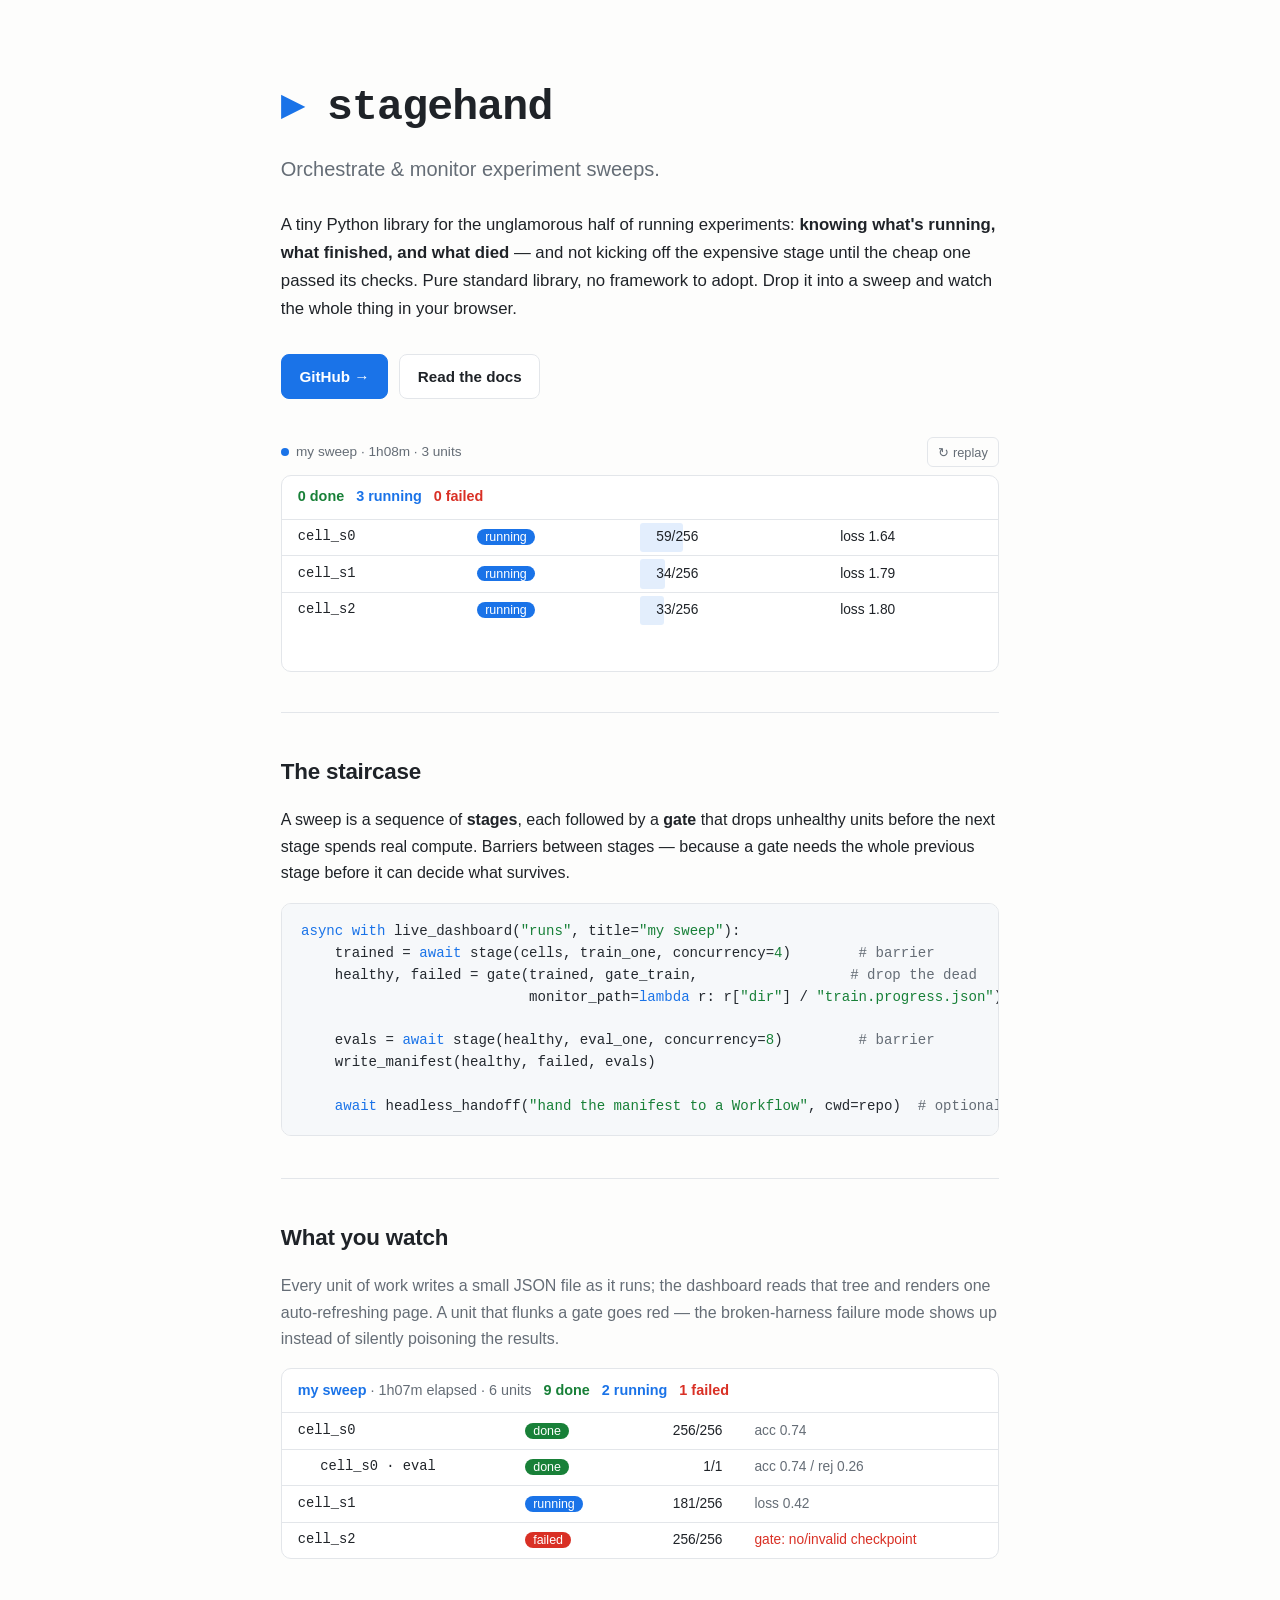
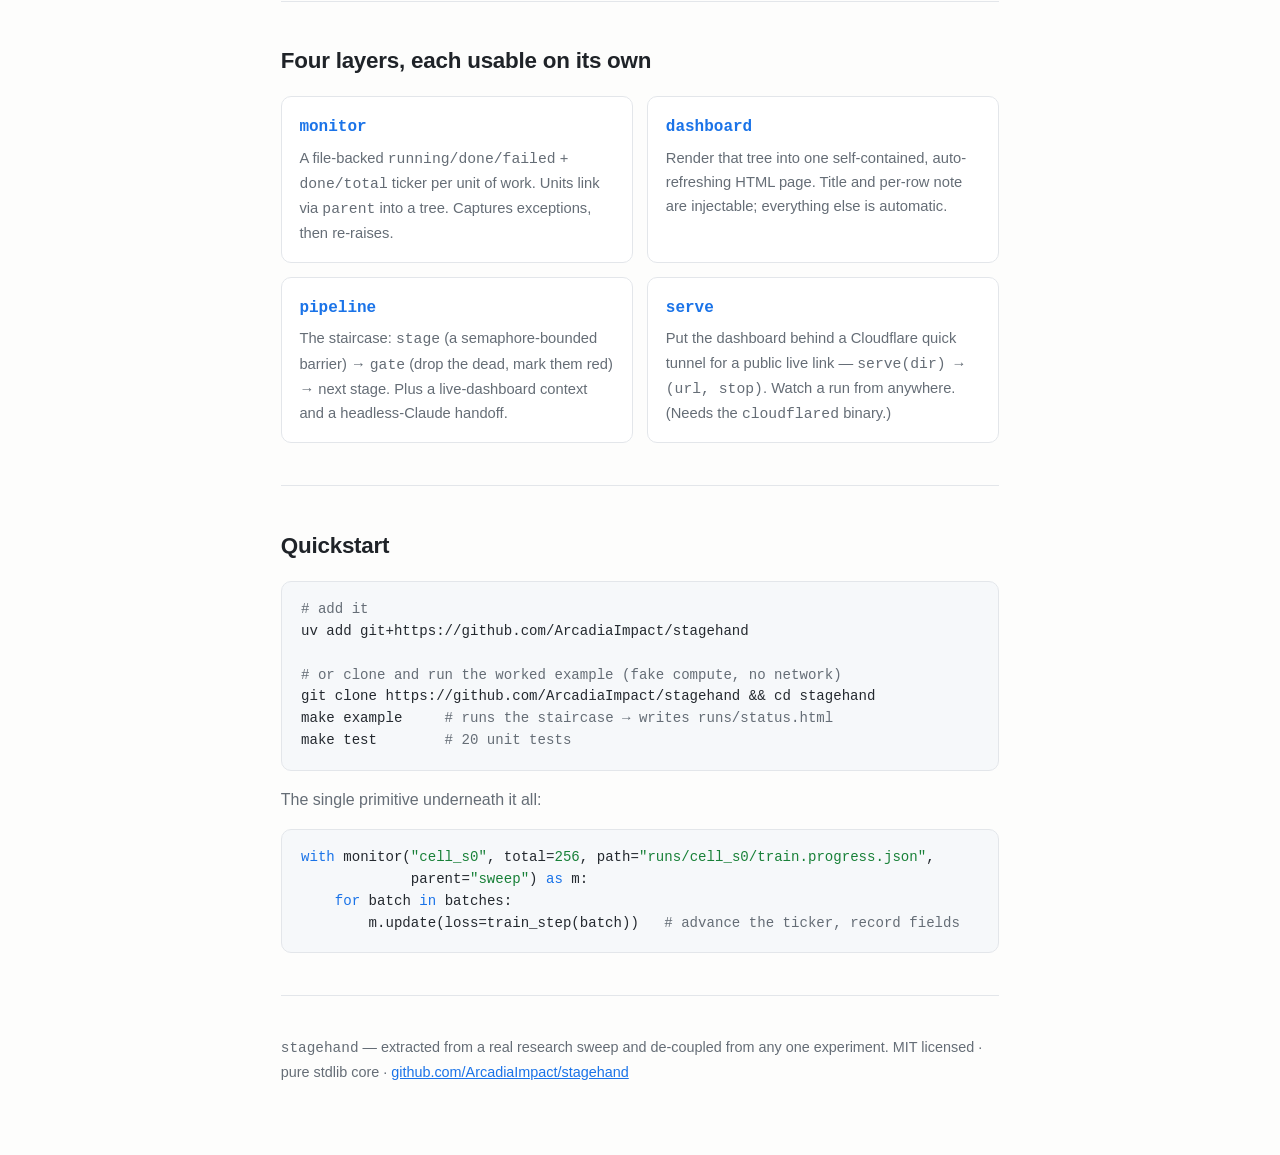
==== packages/stagehand/docs/index.html @ aef8b828 "docs: animated live-dashboard demo in the hero A ~80-line vanilla-JS sim that ticks a scripted sweep" ====
<!DOCTYPE html>
<html lang="en">
<head>
<meta charset="utf-8">
<meta name="viewport" content="width=device-width, initial-scale=1">
<title>stagehand — orchestrate &amp; monitor experiment sweeps</title>
<meta name="description" content="A tiny Python library: a file-backed progress monitor, a live HTML dashboard, and a staged async pipeline with gates — the primitives for running experiment sweeps.">
<style>
  :root {
    color-scheme: light dark;
    --bg: #fdfdfc; --fg: #1f2328; --muted: #656d76; --line: #e3e6ea;
    --card: #fff; --accent: #1a73e8; --running: #1a73e8; --done: #188038;
    --failed: #d93025; --codebg: #f6f8fa; --codefg: #24292f;
    --running-soft: rgba(26,115,232,.12); --done-soft: rgba(24,128,56,.12);
    --failed-soft: rgba(217,48,37,.11);
  }
  @media (prefers-color-scheme: dark) {
    :root {
      --bg: #0d1117; --fg: #e6edf3; --muted: #9198a1; --line: #21262d;
      --card: #161b22; --accent: #4493f8; --running: #4493f8; --done: #3fb950;
      --failed: #f85149; --codebg: #161b22; --codefg: #e6edf3;
      --running-soft: rgba(68,147,248,.16); --done-soft: rgba(63,185,80,.15);
      --failed-soft: rgba(248,81,73,.15);
    }
  }
  * { box-sizing: border-box; }
  body {
    margin: 0; background: var(--bg); color: var(--fg);
    font: 16px/1.65 -apple-system, BlinkMacSystemFont, "Segoe UI", Helvetica, Arial, sans-serif;
  }
  .wrap { max-width: 760px; margin: 0 auto; padding: 0 1.3rem; }
  code, pre, .mono { font-family: ui-monospace, SFMono-Regular, "SF Mono", Menlo, Consolas, monospace; }

  header { padding: 4.5rem 0 2.5rem; border-bottom: 1px solid var(--line); }
  .brand { font-size: 2.7rem; font-weight: 700; letter-spacing: -0.02em; margin: 0; }
  .brand::before { content: "▸ "; color: var(--accent); }
  .tagline { font-size: 1.25rem; color: var(--muted); margin: 0.6rem 0 0; }
  .lede { margin: 1.6rem 0 2rem; font-size: 1.05rem; }
  .lede b { font-weight: 600; }

  .btns { display: flex; gap: 0.7rem; flex-wrap: wrap; }
  .btn {
    display: inline-block; padding: 0.55rem 1.1rem; border-radius: 8px;
    text-decoration: none; font-weight: 600; font-size: 0.95rem;
    border: 1px solid var(--line);
  }
  .btn.primary { background: var(--accent); color: #fff; border-color: var(--accent); }
  .btn.ghost { color: var(--fg); background: var(--card); }

  section { padding: 2.6rem 0; border-bottom: 1px solid var(--line); }
  h2 { font-size: 1.4rem; margin: 0 0 1rem; letter-spacing: -0.01em; }
  p { margin: 0 0 1rem; }
  .muted { color: var(--muted); }

  pre {
    background: var(--codebg); color: var(--codefg); padding: 1.1rem 1.2rem;
    border-radius: 10px; overflow-x: auto; font-size: 0.88rem; line-height: 1.55;
    border: 1px solid var(--line); margin: 0;
  }
  pre .k { color: var(--running); } pre .s { color: var(--done); }
  pre .c { color: var(--muted); } pre .f { color: #8250df; }
  @media (prefers-color-scheme: dark) { pre .f { color: #d2a8ff; } }
  p code { background: var(--codebg); padding: 0.1em 0.4em; border-radius: 5px; font-size: 0.88em; }

  .layers { display: grid; gap: 0.9rem; grid-template-columns: 1fr 1fr; margin-top: 0.4rem; }
  @media (max-width: 560px) { .layers { grid-template-columns: 1fr; } }
  .layer { background: var(--card); border: 1px solid var(--line); border-radius: 10px; padding: 1rem 1.1rem; }
  .layer h3 { margin: 0 0 0.3rem; font-size: 1rem; }
  .layer h3 code { font-size: 1rem; color: var(--accent); background: none; padding: 0; }
  .layer p { margin: 0; font-size: 0.92rem; color: var(--muted); }

  /* mini replica of the real status.html the library renders */
  .dash { background: var(--card); border: 1px solid var(--line); border-radius: 10px; overflow: hidden; }
  .dash .bar { padding: 0.6rem 1rem; border-bottom: 1px solid var(--line); font-size: 0.9rem; }
  .dash .bar b { font-weight: 700; }
  .dash table { width: 100%; border-collapse: collapse; font-size: 0.86rem; }
  .dash td { padding: 0.4rem 1rem; border-bottom: 1px solid var(--line); }
  .dash tr:last-child td { border-bottom: 0; }
  .dash .nm { font-family: ui-monospace, monospace; }
  .dash .ind { padding-left: 2.4rem; }
  .pill { color: #fff; padding: 0.05rem 0.5rem; border-radius: 999px; font-size: 0.78rem; }
  .pill.running { background: var(--running); } .pill.done { background: var(--done); }
  .pill.failed { background: var(--failed); }
  .right { text-align: right; font-variant-numeric: tabular-nums; }

  /* animated hero demo */
  .demo { margin-top: 2.4rem; }
  .demo-cap { display: flex; align-items: center; justify-content: space-between; margin-bottom: 0.5rem; }
  .demo-cap .lbl { font-size: 0.85rem; color: var(--muted); }
  .demo-cap .lbl .dot {
    display: inline-block; width: 0.5rem; height: 0.5rem; border-radius: 50%;
    background: var(--running); margin-right: 0.45rem; vertical-align: middle;
    animation: pulse 1.4s ease-in-out infinite;
  }
  @keyframes pulse { 0%,100% { opacity: 1; } 50% { opacity: 0.25; } }
  .replay {
    background: none; border: 1px solid var(--line); color: var(--muted);
    border-radius: 6px; padding: 0.2rem 0.65rem; font: inherit; font-size: 0.8rem; cursor: pointer;
  }
  .replay:hover { color: var(--fg); border-color: var(--muted); }
  #demo-dash td { transition: none; }
  #demo-dash .prog { position: relative; min-width: 92px; }
  #demo-dash .progbar { position: absolute; left: 0; top: 3px; bottom: 3px; border-radius: 3px; z-index: 0; }
  #demo-dash .progbar.running { background: var(--running-soft); }
  #demo-dash .progbar.done { background: var(--done-soft); }
  #demo-dash .progbar.failed { background: var(--failed-soft); }
  #demo-dash .cnt { position: relative; z-index: 1; }
  #demo-dash .note.err { color: var(--failed); }
  .manifest {
    padding: 0.6rem 1rem; border-top: 1px solid var(--line);
    font-size: 0.85rem; color: var(--done); font-weight: 600;
    opacity: 0; transition: opacity 0.4s;
  }
  .manifest.show { opacity: 1; }
  @media (prefers-reduced-motion: reduce) { .demo-cap .lbl .dot { animation: none; } }

  footer { padding: 2.5rem 0 4rem; color: var(--muted); font-size: 0.9rem; }
  footer a { color: var(--accent); }
  a { color: var(--accent); }
</style>
</head>
<body>
<div class="wrap">

  <header>
    <h1 class="brand mono">stagehand</h1>
    <p class="tagline">Orchestrate &amp; monitor experiment sweeps.</p>
    <p class="lede">
      A tiny Python library for the unglamorous half of running experiments:
      <b>knowing what's running, what finished, and what died</b> — and not kicking off the
      expensive stage until the cheap one passed its checks. Pure standard library, no
      framework to adopt. Drop it into a sweep and watch the whole thing in your browser.
    </p>
    <div class="btns">
      <a class="btn primary" href="https://github.com/ArcadiaImpact/stagehand">GitHub →</a>
      <a class="btn ghost" href="https://github.com/ArcadiaImpact/stagehand#readme">Read the docs</a>
    </div>

    <div class="demo">
      <div class="demo-cap">
        <span class="lbl"><span class="dot"></span><span id="demo-clock">a sweep, live</span></span>
        <button class="replay" id="demo-replay" type="button">↻ replay</button>
      </div>
      <div class="dash">
        <div class="bar" id="demo-bar"></div>
        <table id="demo-dash"></table>
        <div class="manifest" id="demo-manifest">✓ manifest written · 2/3 healthy · handed off to Workflow</div>
      </div>
    </div>
  </header>

  <section>
    <h2>The staircase</h2>
    <p>
      A sweep is a sequence of <b>stages</b>, each followed by a <b>gate</b> that drops
      unhealthy units before the next stage spends real compute. Barriers between stages —
      because a gate needs the whole previous stage before it can decide what survives.
    </p>
<pre><span class="k">async with</span> live_dashboard(<span class="s">"runs"</span>, title=<span class="s">"my sweep"</span>):
    trained = <span class="k">await</span> stage(cells, train_one, concurrency=<span class="s">4</span>)        <span class="c"># barrier</span>
    healthy, failed = gate(trained, gate_train,                  <span class="c"># drop the dead</span>
                           monitor_path=<span class="k">lambda</span> r: r[<span class="s">"dir"</span>] / <span class="s">"train.progress.json"</span>)

    evals = <span class="k">await</span> stage(healthy, eval_one, concurrency=<span class="s">8</span>)         <span class="c"># barrier</span>
    write_manifest(healthy, failed, evals)

    <span class="k">await</span> headless_handoff(<span class="s">"hand the manifest to a Workflow"</span>, cwd=repo)  <span class="c"># optional tail</span></pre>
  </section>

  <section>
    <h2>What you watch</h2>
    <p class="muted">
      Every unit of work writes a small JSON file as it runs; the dashboard reads that tree
      and renders one auto-refreshing page. A unit that flunks a gate goes red — the
      broken-harness failure mode shows up instead of silently poisoning the results.
    </p>
    <div class="dash">
      <div class="bar"><b style="color:var(--accent)">my sweep</b>
        <span class="muted">· 1h07m elapsed · 6 units</span> &nbsp;
        <b style="color:var(--done)">9 done</b> &nbsp;
        <b style="color:var(--running)">2 running</b> &nbsp;
        <b style="color:var(--failed)">1 failed</b>
      </div>
      <table>
        <tr><td class="nm">cell_s0</td><td><span class="pill done">done</span></td><td class="right">256/256</td><td class="muted">acc 0.74</td></tr>
        <tr><td class="nm ind">cell_s0 · eval</td><td><span class="pill done">done</span></td><td class="right">1/1</td><td class="muted">acc 0.74 / rej 0.26</td></tr>
        <tr><td class="nm">cell_s1</td><td><span class="pill running">running</span></td><td class="right">181/256</td><td class="muted">loss 0.42</td></tr>
        <tr><td class="nm">cell_s2</td><td><span class="pill failed">failed</span></td><td class="right">256/256</td><td style="color:var(--failed)">gate: no/invalid checkpoint</td></tr>
      </table>
    </div>
  </section>

  <section>
    <h2>Four layers, each usable on its own</h2>
    <div class="layers">
      <div class="layer">
        <h3><code>monitor</code></h3>
        <p>A file-backed <span class="mono">running/done/failed</span> + <span class="mono">done/total</span> ticker per unit of work. Units link via <span class="mono">parent</span> into a tree. Captures exceptions, then re-raises.</p>
      </div>
      <div class="layer">
        <h3><code>dashboard</code></h3>
        <p>Render that tree into one self-contained, auto-refreshing HTML page. Title and per-row note are injectable; everything else is automatic.</p>
      </div>
      <div class="layer">
        <h3><code>pipeline</code></h3>
        <p>The staircase: <span class="mono">stage</span> (a semaphore-bounded barrier) → <span class="mono">gate</span> (drop the dead, mark them red) → next stage. Plus a live-dashboard context and a headless-Claude handoff.</p>
      </div>
      <div class="layer">
        <h3><code>serve</code></h3>
        <p>Put the dashboard behind a Cloudflare quick tunnel for a public live link — <span class="mono">serve(dir) → (url, stop)</span>. Watch a run from anywhere. (Needs the <span class="mono">cloudflared</span> binary.)</p>
      </div>
    </div>
  </section>

  <section>
    <h2>Quickstart</h2>
<pre><span class="c"># add it</span>
uv add git+https://github.com/ArcadiaImpact/stagehand

<span class="c"># or clone and run the worked example (fake compute, no network)</span>
git clone https://github.com/ArcadiaImpact/stagehand &amp;&amp; cd stagehand
make example     <span class="c"># runs the staircase → writes runs/status.html</span>
make test        <span class="c"># 20 unit tests</span></pre>
    <p class="muted" style="margin-top:1rem">
      The single primitive underneath it all:
    </p>
<pre><span class="k">with</span> monitor(<span class="s">"cell_s0"</span>, total=<span class="s">256</span>, path=<span class="s">"runs/cell_s0/train.progress.json"</span>,
             parent=<span class="s">"sweep"</span>) <span class="k">as</span> m:
    <span class="k">for</span> batch <span class="k">in</span> batches:
        m.update(loss=train_step(batch))   <span class="c"># advance the ticker, record fields</span></pre>
  </section>

  <footer>
    <p>
      <span class="mono">stagehand</span> — extracted from a real research sweep and de-coupled from any one experiment.
      MIT licensed · pure stdlib core ·
      <a href="https://github.com/ArcadiaImpact/stagehand">github.com/ArcadiaImpact/stagehand</a>
    </p>
  </footer>

</div>

<script>
(function () {
  // A tiny JS echo of the library's own model: a list of "monitor" units that a
  // render() function turns into the status tree — here ticked through a scripted
  // sweep so the page demonstrates exactly what stagehand produces.
  var T = 256; // train steps per cell
  // start/dur in simulated seconds; rendered in fixed tree order (cell, its eval, ...)
  var UNITS = [
    { name: "cell_s0",        indent: 0, total: T, start: 0.0, dur: 6.0, end: "done",   endNote: "acc 0.74" },
    { name: "cell_s0 · eval", indent: 1, total: 1, start: 6.3, dur: 1.6, end: "done",   endNote: "acc 0.74 / rej 0.26" },
    { name: "cell_s1",        indent: 0, total: T, start: 0.4, dur: 7.4, end: "done",   endNote: "acc 0.61" },
    { name: "cell_s1 · eval", indent: 1, total: 1, start: 7.9, dur: 1.6, end: "done",   endNote: "acc 0.61 / rej 0.39" },
    { name: "cell_s2",        indent: 0, total: T, start: 0.7, dur: 5.4, end: "failed", endNote: "gate: no/invalid checkpoint" }
  ];
  var RUN_END = 9.5, LOOP_END = 13.0;   // hold the finished board, then loop

  var dashEl = document.getElementById("demo-dash");
  var barEl = document.getElementById("demo-bar");
  var manifestEl = document.getElementById("demo-manifest");
  var clockEl = document.getElementById("demo-clock");
  if (!dashEl) return;
  var reduce = window.matchMedia && window.matchMedia("(prefers-reduced-motion: reduce)").matches;

  function snap(u, t) {
    if (t < u.start) return null;                 // not created yet
    if (t >= u.start + u.dur) {                   // terminal
      return { state: u.end, done: u.total, frac: 1, note: u.endNote, err: u.end === "failed" };
    }
    var p = (t - u.start) / u.dur;                // running
    var note = u.total > 1 ? "loss " + (2.0 - 1.55 * p).toFixed(2) : "eval";
    return { state: "running", done: Math.floor(p * u.total), frac: p, note: note, err: false };
  }

  function esc(s) { return s.replace(/&/g, "&amp;").replace(/</g, "&lt;"); }

  function render(t) {
    var rows = "", counts = { running: 0, done: 0, failed: 0 };
    for (var i = 0; i < UNITS.length; i++) {
      var u = UNITS[i], s = snap(u, t);
      if (!s) continue;
      counts[s.state]++;
      rows +=
        '<tr><td class="nm' + (u.indent ? " ind" : "") + '">' + esc(u.name) + '</td>' +
        '<td><span class="pill ' + s.state + '">' + s.state + '</span></td>' +
        '<td class="prog"><div class="progbar ' + s.state + '" style="width:' + (s.frac * 100).toFixed(1) + '%"></div>' +
        '<span class="cnt right">' + s.done + '/' + u.total + '</span></td>' +
        '<td class="note' + (s.err ? " err" : "") + '">' + esc(s.note) + '</td></tr>';
    }
    dashEl.innerHTML = rows;

    var visible = counts.running + counts.done + counts.failed;
    var mins = Math.floor(Math.min(t, RUN_END) * 6); // cosmetic elapsed clock
    clockEl.textContent = "my sweep · 1h" + (mins < 10 ? "0" : "") + mins + "m · " + visible + " units";
    barEl.innerHTML =
      '<b style="color:var(--done)">' + counts.done + " done</b> &nbsp; " +
      '<b style="color:var(--running)">' + counts.running + " running</b> &nbsp; " +
      '<b style="color:var(--failed)">' + counts.failed + " failed</b>";
    manifestEl.classList.toggle("show", t >= RUN_END);
  }

  if (reduce) { render(RUN_END); return; }  // static finished board, no motion

  var startMs = null, timer = null;
  function frame(now) {
    if (startMs === null) startMs = now;
    var t = (now - startMs) / 1000;
    if (t >= LOOP_END) { startMs = now; t = 0; }
    render(t);
    timer = requestAnimationFrame(frame);
  }
  function play() { if (timer === null) timer = requestAnimationFrame(frame); }
  function stop() { if (timer !== null) { cancelAnimationFrame(timer); timer = null; } }

  document.getElementById("demo-replay").addEventListener("click", function () { startMs = null; });
  // pause when scrolled out of view (saves cycles); resume on return
  if ("IntersectionObserver" in window) {
    new IntersectionObserver(function (es) {
      es[0].isIntersecting ? play() : stop();
    }, { threshold: 0.15 }).observe(document.querySelector(".demo"));
  } else { play(); }
  render(0);
})();
</script>
</body>
</html>
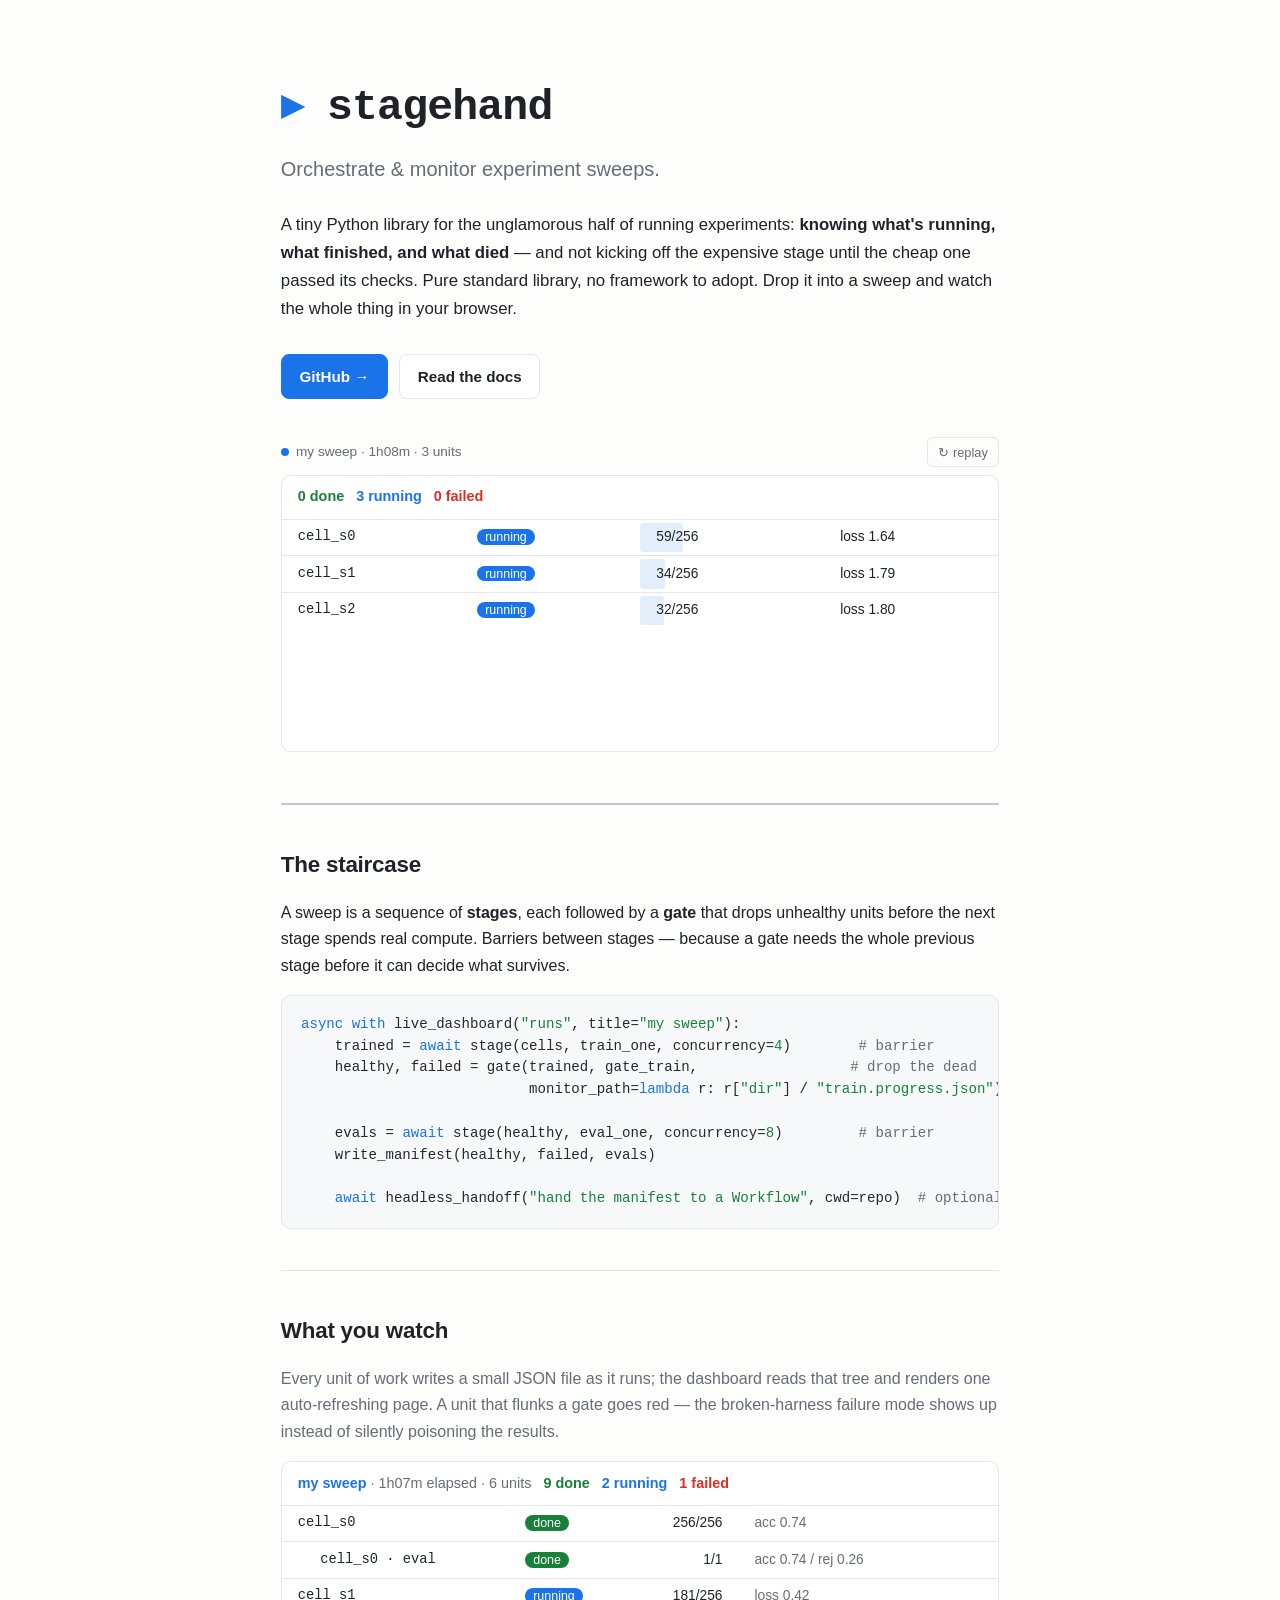
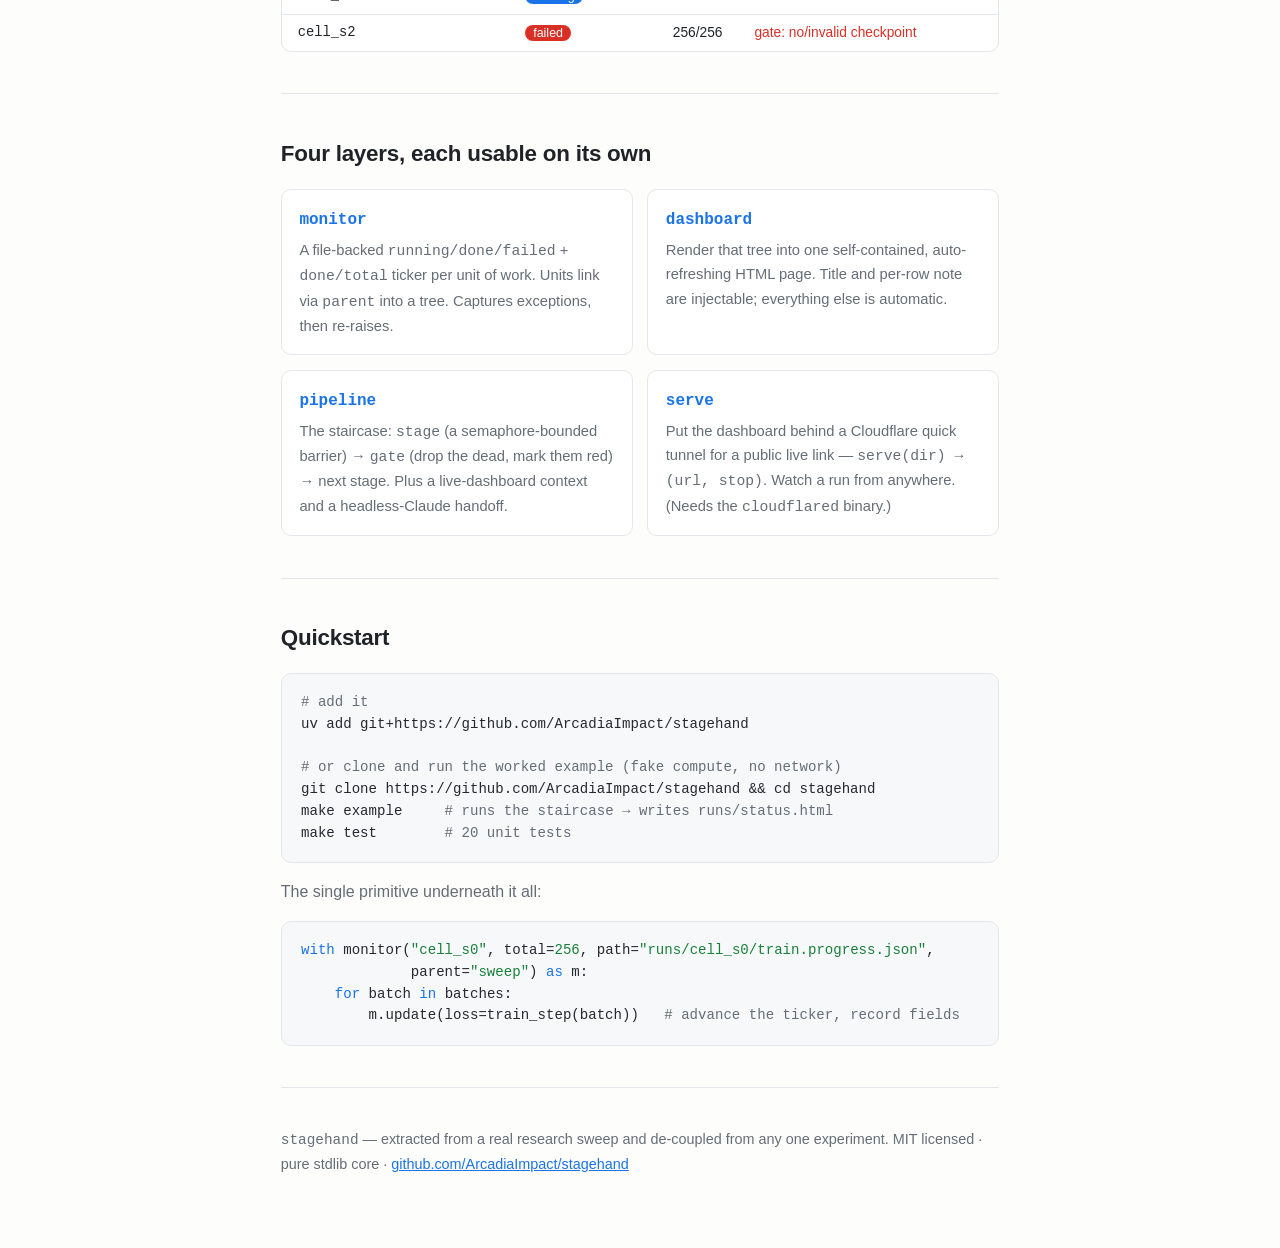
==== commit 08eee648: "docs: fixed-size demo pane + stronger hero divider - Reserve space for the full 5-row board (.dash-b" ====
--- a/packages/stagehand/docs/index.html
+++ b/packages/stagehand/docs/index.html
@@ -12,7 +12,7 @@
     --card: #fff; --accent: #1a73e8; --running: #1a73e8; --done: #188038;
     --failed: #d93025; --codebg: #f6f8fa; --codefg: #24292f;
     --running-soft: rgba(26,115,232,.12); --done-soft: rgba(24,128,56,.12);
-    --failed-soft: rgba(217,48,37,.11);
+    --failed-soft: rgba(217,48,37,.11); --rule: #c2c8d0;
   }
   @media (prefers-color-scheme: dark) {
     :root {
@@ -20,7 +20,7 @@
       --card: #161b22; --accent: #4493f8; --running: #4493f8; --done: #3fb950;
       --failed: #f85149; --codebg: #161b22; --codefg: #e6edf3;
       --running-soft: rgba(68,147,248,.16); --done-soft: rgba(63,185,80,.15);
-      --failed-soft: rgba(248,81,73,.15);
+      --failed-soft: rgba(248,81,73,.15); --rule: #3d444d;
     }
   }
   * { box-sizing: border-box; }
@@ -31,7 +31,7 @@
   .wrap { max-width: 760px; margin: 0 auto; padding: 0 1.3rem; }
   code, pre, .mono { font-family: ui-monospace, SFMono-Regular, "SF Mono", Menlo, Consolas, monospace; }
 
-  header { padding: 4.5rem 0 2.5rem; border-bottom: 1px solid var(--line); }
+  header { padding: 4.5rem 0 3.2rem; border-bottom: 2px solid var(--rule); }
   .brand { font-size: 2.7rem; font-weight: 700; letter-spacing: -0.02em; margin: 0; }
   .brand::before { content: "▸ "; color: var(--accent); }
   .tagline { font-size: 1.25rem; color: var(--muted); margin: 0.6rem 0 0; }
@@ -98,6 +98,9 @@
     border-radius: 6px; padding: 0.2rem 0.65rem; font: inherit; font-size: 0.8rem; cursor: pointer;
   }
   .replay:hover { color: var(--fg); border-color: var(--muted); }
+  /* fixed pane: reserve space for the full board (5 rows) so appearing rows
+     fill in rather than reflowing the page */
+  .demo .dash-body { min-height: 11.8rem; }
   #demo-dash td { transition: none; }
   #demo-dash .prog { position: relative; min-width: 92px; }
   #demo-dash .progbar { position: absolute; left: 0; top: 3px; bottom: 3px; border-radius: 3px; z-index: 0; }
@@ -143,7 +146,7 @@
       </div>
       <div class="dash">
         <div class="bar" id="demo-bar"></div>
-        <table id="demo-dash"></table>
+        <div class="dash-body"><table id="demo-dash"></table></div>
         <div class="manifest" id="demo-manifest">✓ manifest written · 2/3 healthy · handed off to Workflow</div>
       </div>
     </div>
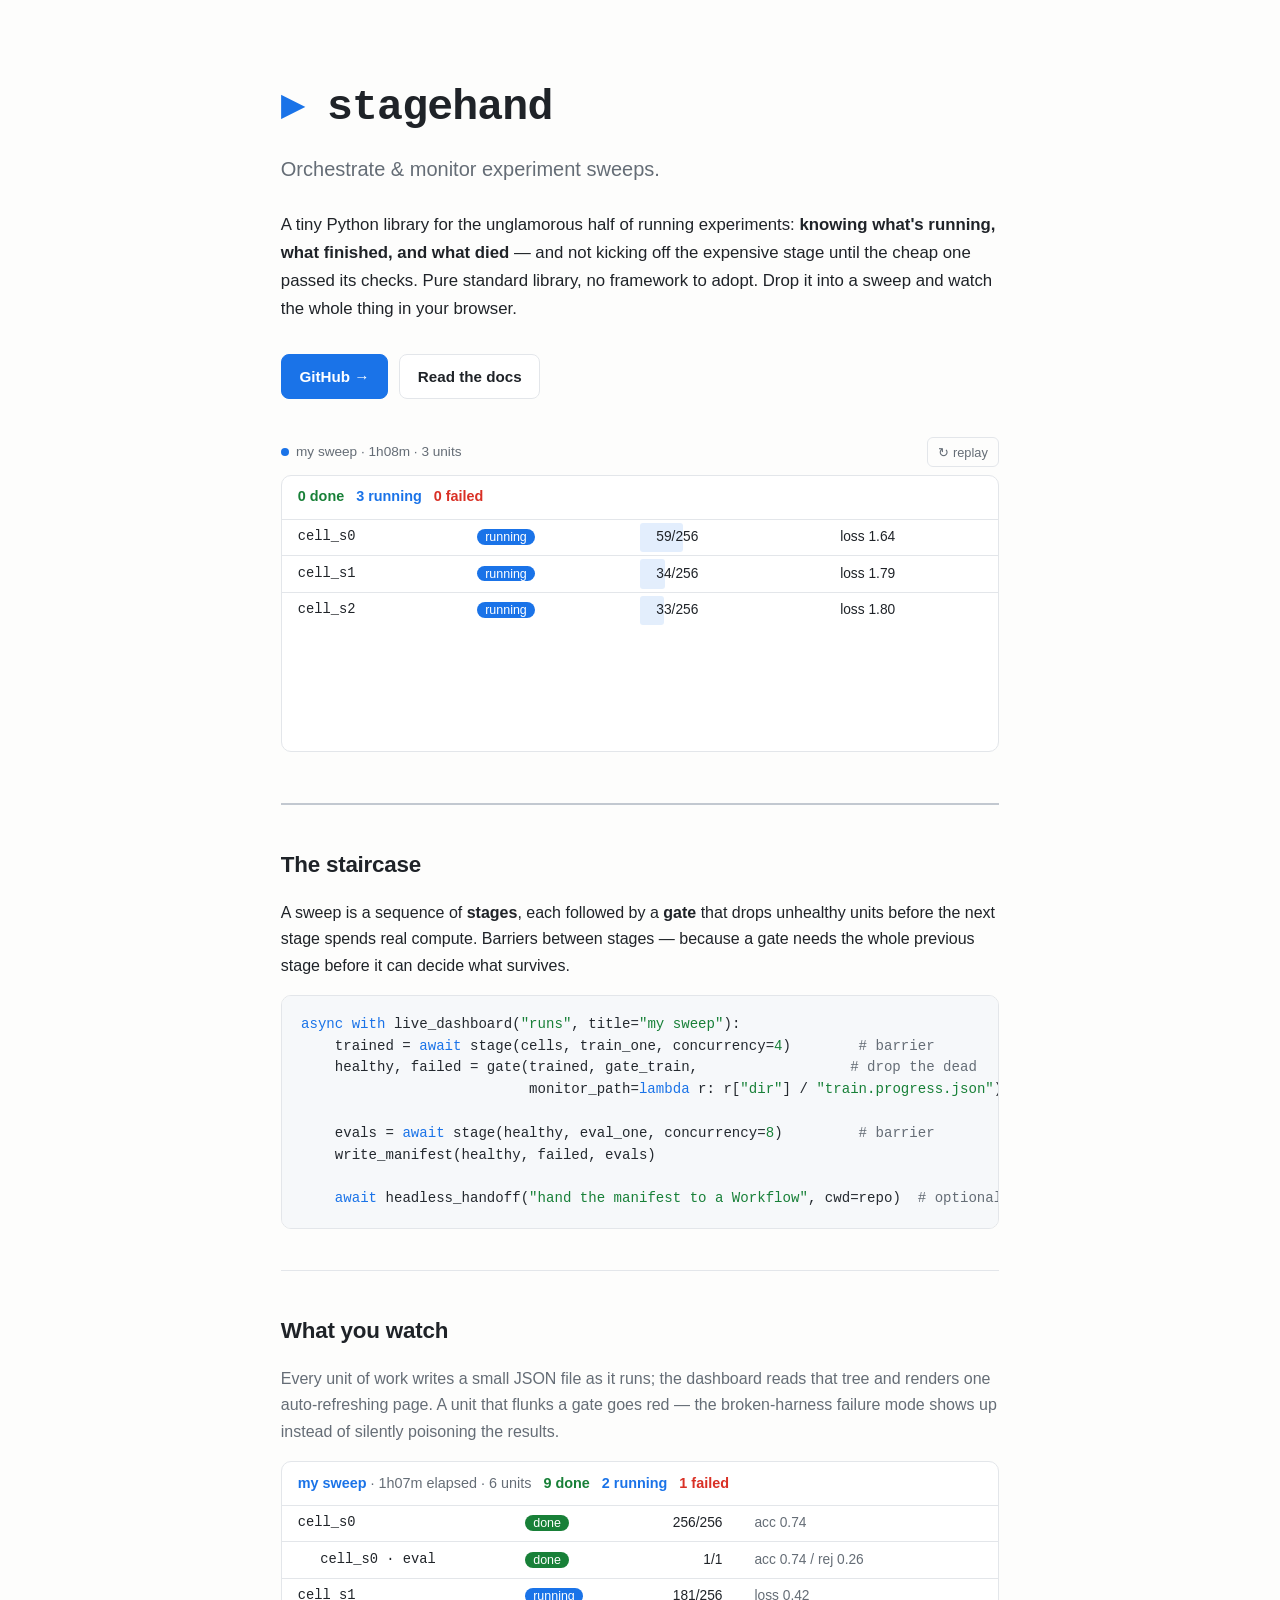
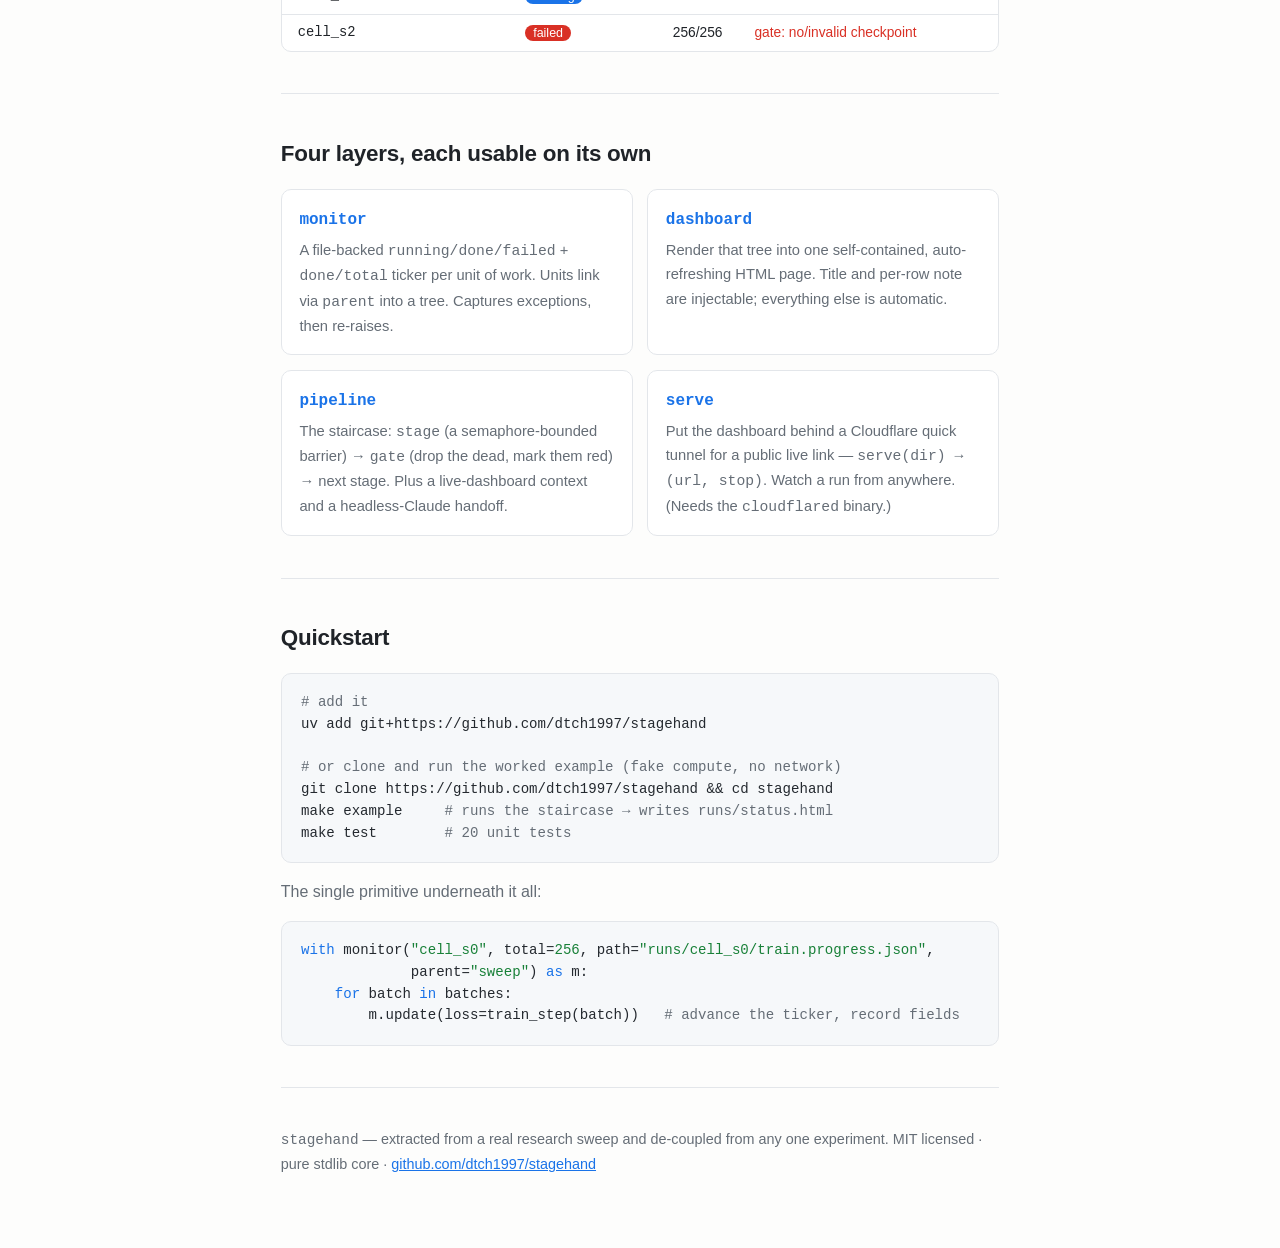
==== commit 44d5af5d: "Update links after move to dtch1997/stagehand Repo transferred from ArcadiaImpact to dtch1997; repoi" ====
--- a/packages/stagehand/docs/index.html
+++ b/packages/stagehand/docs/index.html
@@ -135,8 +135,8 @@
       framework to adopt. Drop it into a sweep and watch the whole thing in your browser.
     </p>
     <div class="btns">
-      <a class="btn primary" href="https://github.com/ArcadiaImpact/stagehand">GitHub →</a>
-      <a class="btn ghost" href="https://github.com/ArcadiaImpact/stagehand#readme">Read the docs</a>
+      <a class="btn primary" href="https://github.com/dtch1997/stagehand">GitHub →</a>
+      <a class="btn ghost" href="https://github.com/dtch1997/stagehand#readme">Read the docs</a>
     </div>
 
     <div class="demo">
@@ -218,10 +218,10 @@
   <section>
     <h2>Quickstart</h2>
 <pre><span class="c"># add it</span>
-uv add git+https://github.com/ArcadiaImpact/stagehand
+uv add git+https://github.com/dtch1997/stagehand
 
 <span class="c"># or clone and run the worked example (fake compute, no network)</span>
-git clone https://github.com/ArcadiaImpact/stagehand &amp;&amp; cd stagehand
+git clone https://github.com/dtch1997/stagehand &amp;&amp; cd stagehand
 make example     <span class="c"># runs the staircase → writes runs/status.html</span>
 make test        <span class="c"># 20 unit tests</span></pre>
     <p class="muted" style="margin-top:1rem">
@@ -237,7 +237,7 @@
     <p>
       <span class="mono">stagehand</span> — extracted from a real research sweep and de-coupled from any one experiment.
       MIT licensed · pure stdlib core ·
-      <a href="https://github.com/ArcadiaImpact/stagehand">github.com/ArcadiaImpact/stagehand</a>
+      <a href="https://github.com/dtch1997/stagehand">github.com/dtch1997/stagehand</a>
     </p>
   </footer>
 
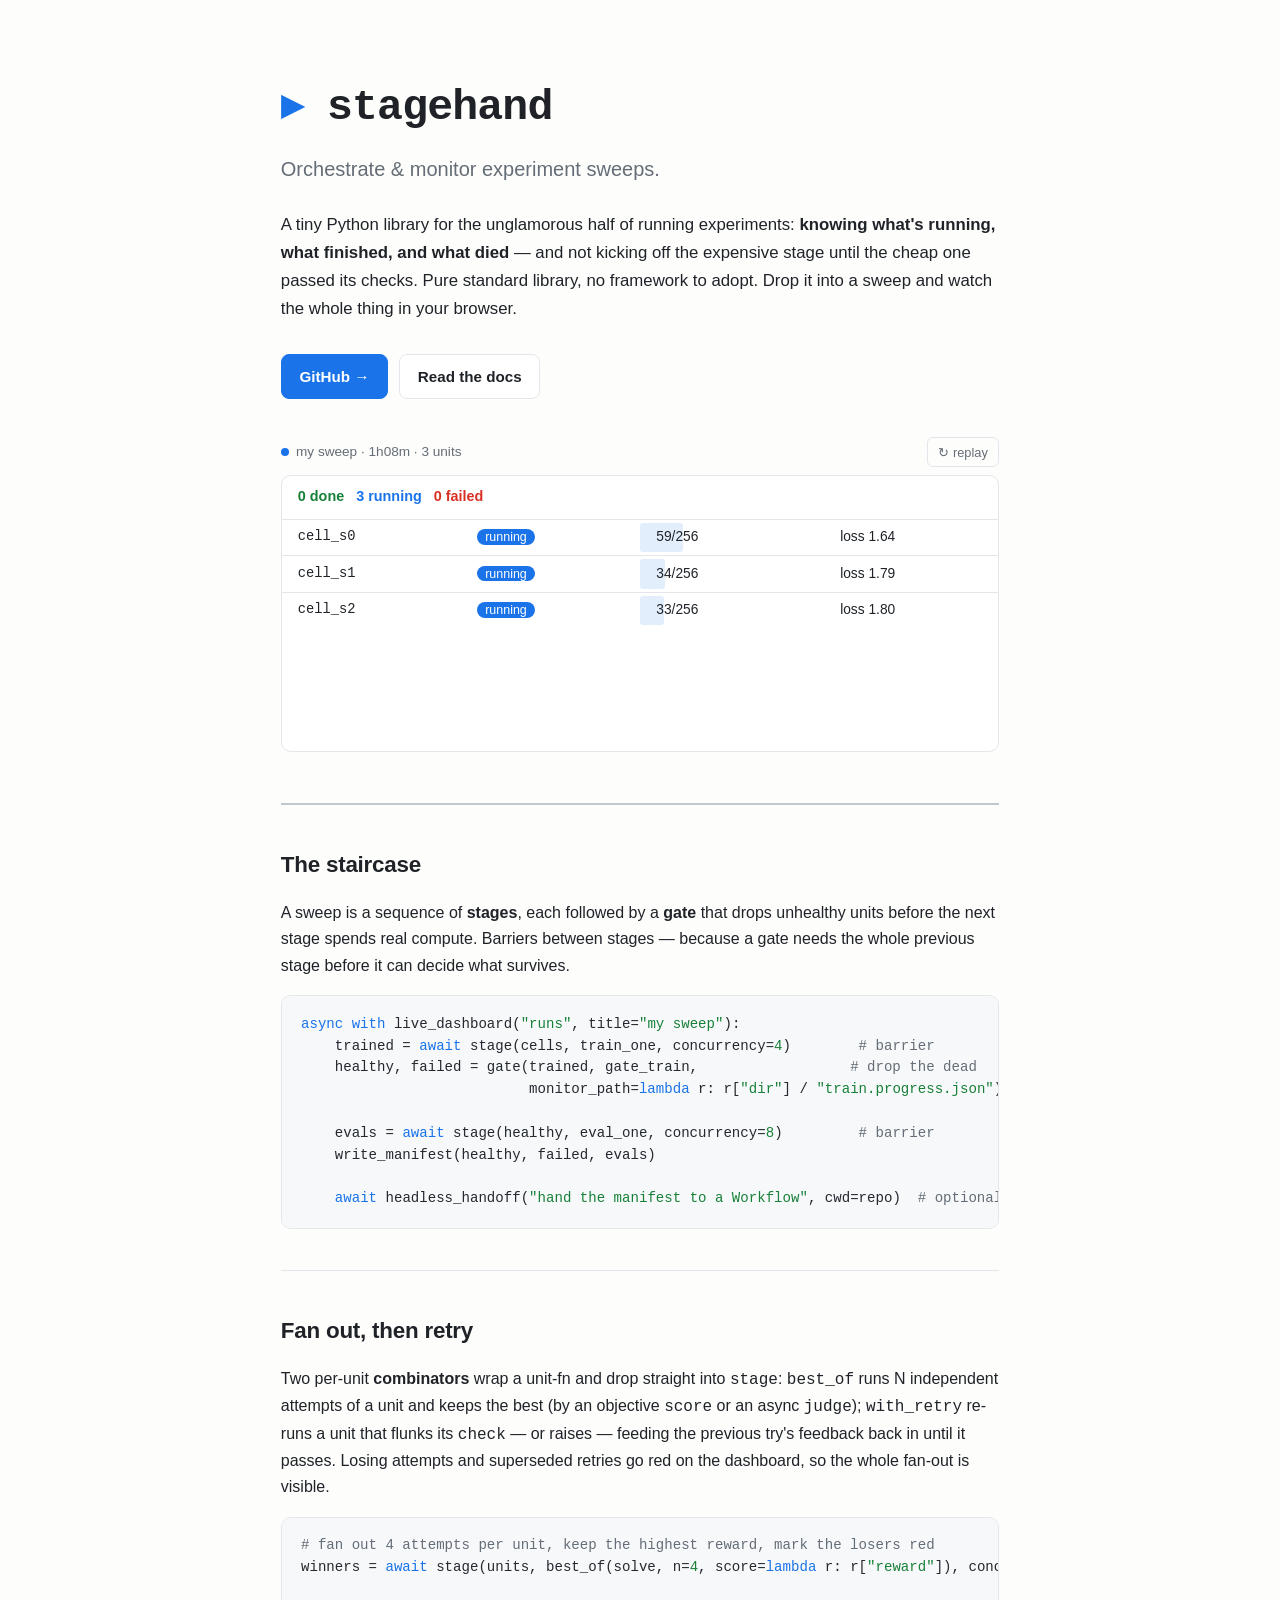
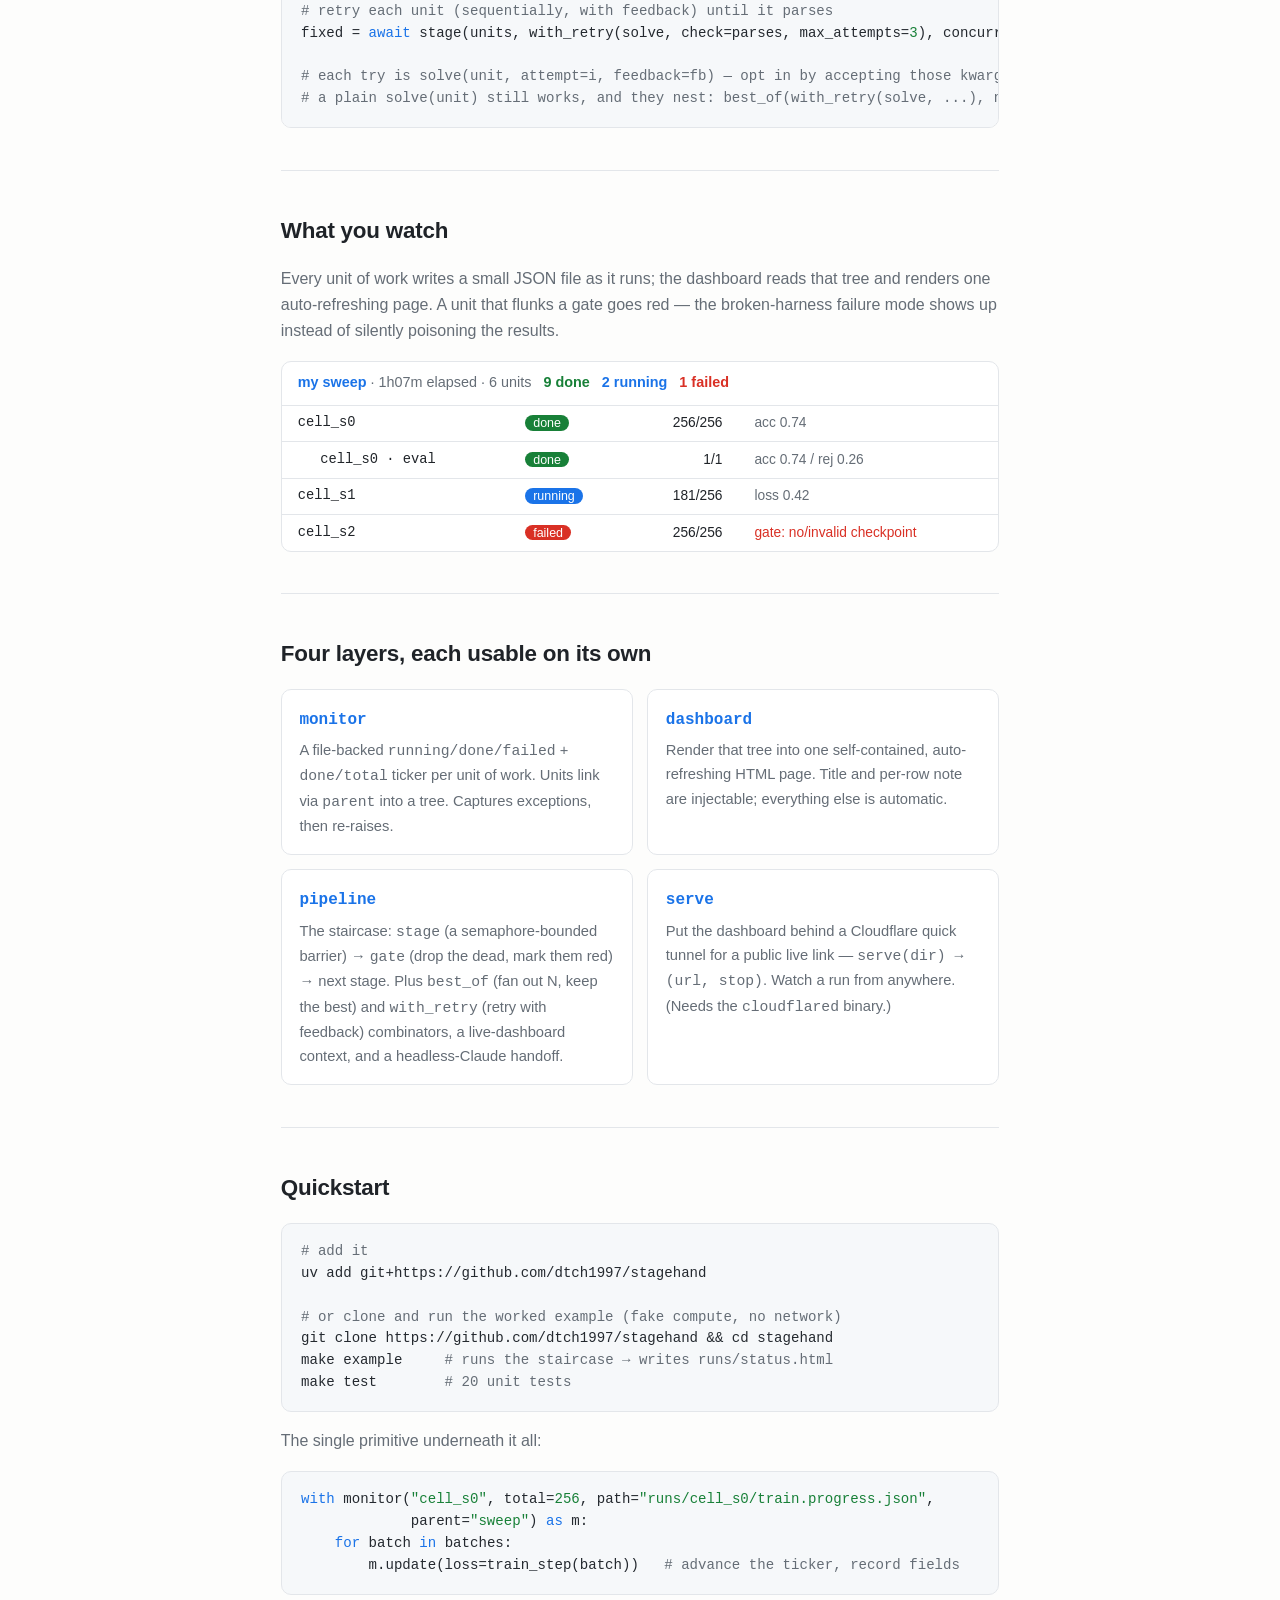
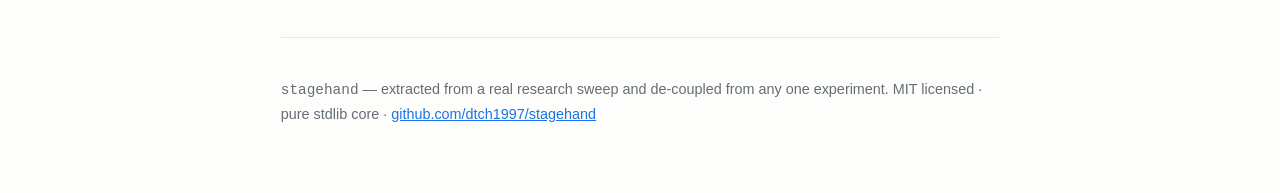
==== commit d8dca026: "Add best_of (fan-out) and with_retry (retry-with-feedback) combinators (#4) Two per-unit combinators" ====
--- a/packages/stagehand/docs/index.html
+++ b/packages/stagehand/docs/index.html
@@ -171,6 +171,26 @@
   </section>
 
   <section>
+    <h2>Fan out, then retry</h2>
+    <p>
+      Two per-unit <b>combinators</b> wrap a unit-fn and drop straight into <span class="mono">stage</span>:
+      <span class="mono">best_of</span> runs N independent attempts of a unit and keeps the best
+      (by an objective <span class="mono">score</span> or an async <span class="mono">judge</span>);
+      <span class="mono">with_retry</span> re-runs a unit that flunks its <span class="mono">check</span>
+      — or raises — feeding the previous try's feedback back in until it passes. Losing
+      attempts and superseded retries go red on the dashboard, so the whole fan-out is visible.
+    </p>
+<pre><span class="c"># fan out 4 attempts per unit, keep the highest reward, mark the losers red</span>
+winners = <span class="k">await</span> stage(units, best_of(solve, n=<span class="s">4</span>, score=<span class="k">lambda</span> r: r[<span class="s">"reward"</span>]), concurrency=<span class="s">2</span>)
+
+<span class="c"># retry each unit (sequentially, with feedback) until it parses</span>
+fixed = <span class="k">await</span> stage(units, with_retry(solve, check=parses, max_attempts=<span class="s">3</span>), concurrency=<span class="s">8</span>)
+
+<span class="c"># each try is solve(unit, attempt=i, feedback=fb) — opt in by accepting those kwargs;</span>
+<span class="c"># a plain solve(unit) still works, and they nest: best_of(with_retry(solve, ...), n=4, ...)</span></pre>
+  </section>
+
+  <section>
     <h2>What you watch</h2>
     <p class="muted">
       Every unit of work writes a small JSON file as it runs; the dashboard reads that tree
@@ -206,7 +226,7 @@
       </div>
       <div class="layer">
         <h3><code>pipeline</code></h3>
-        <p>The staircase: <span class="mono">stage</span> (a semaphore-bounded barrier) → <span class="mono">gate</span> (drop the dead, mark them red) → next stage. Plus a live-dashboard context and a headless-Claude handoff.</p>
+        <p>The staircase: <span class="mono">stage</span> (a semaphore-bounded barrier) → <span class="mono">gate</span> (drop the dead, mark them red) → next stage. Plus <span class="mono">best_of</span> (fan out N, keep the best) and <span class="mono">with_retry</span> (retry with feedback) combinators, a live-dashboard context, and a headless-Claude handoff.</p>
       </div>
       <div class="layer">
         <h3><code>serve</code></h3>
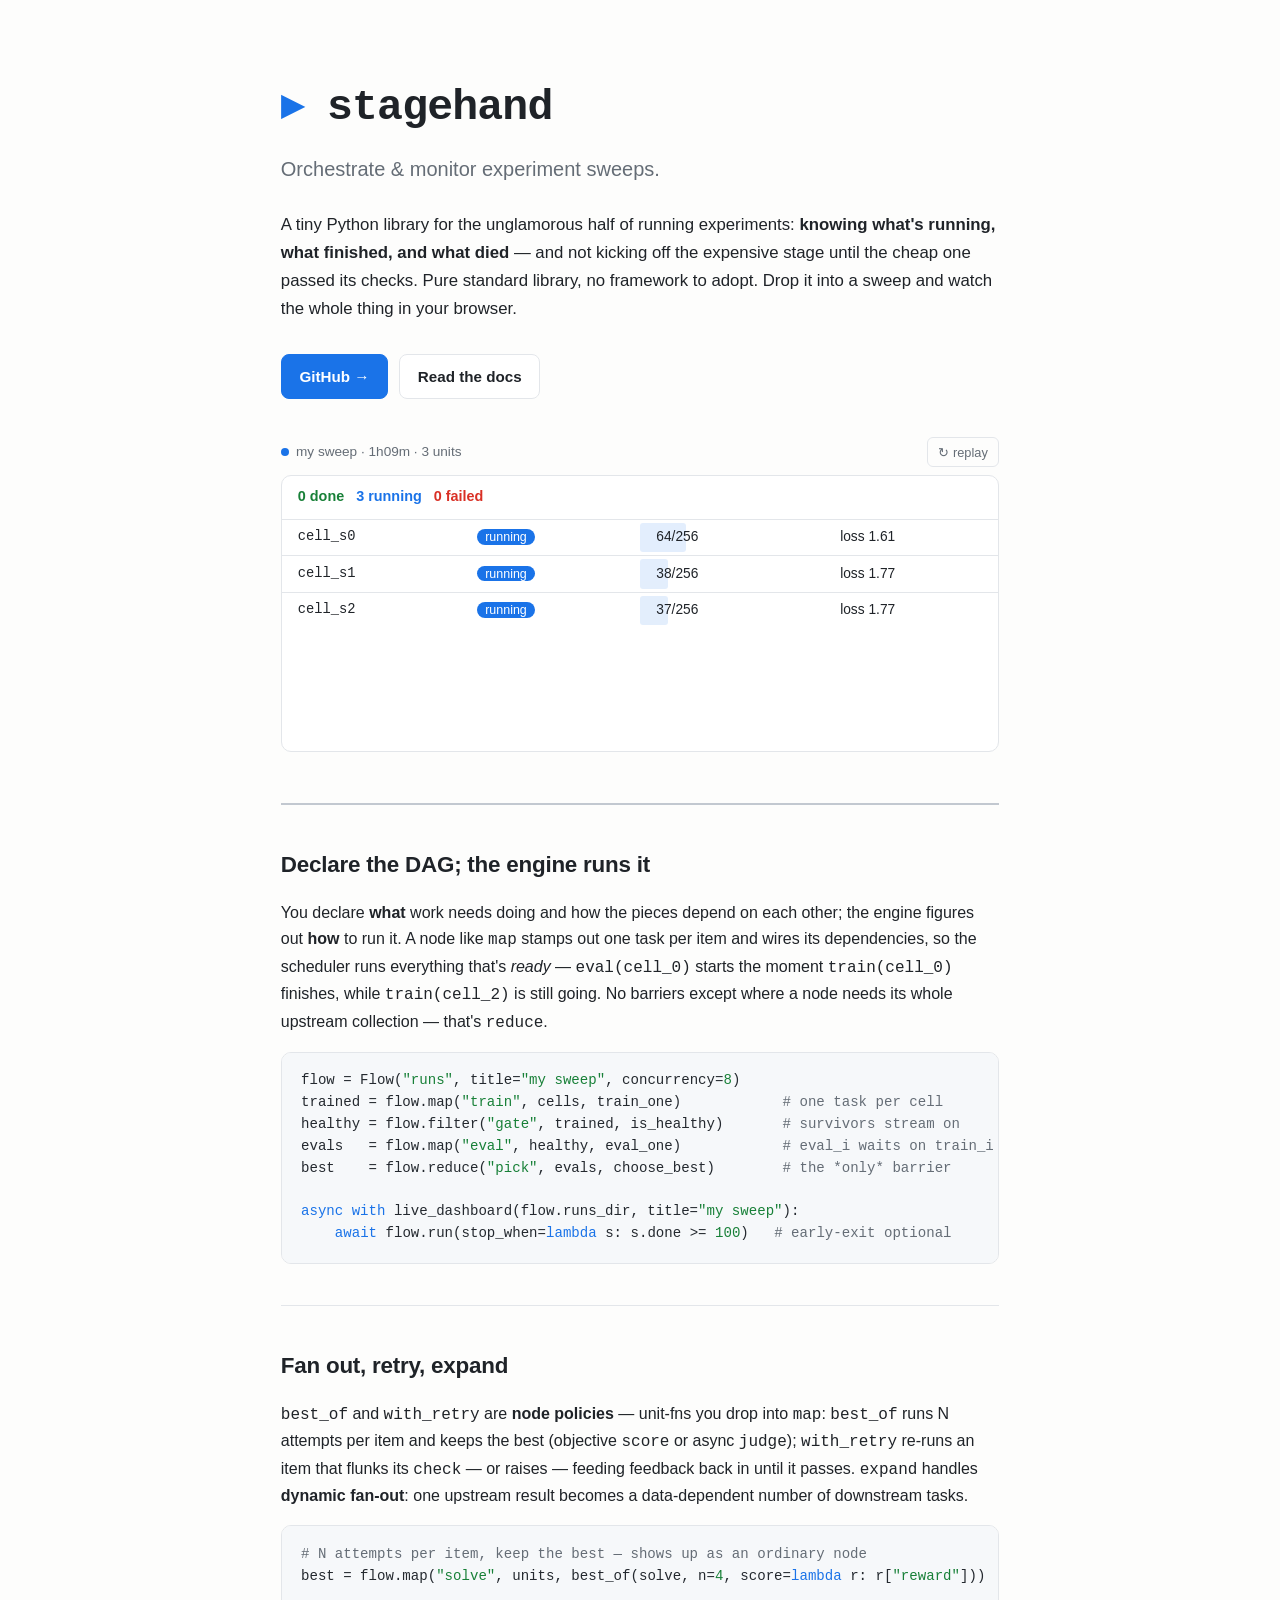
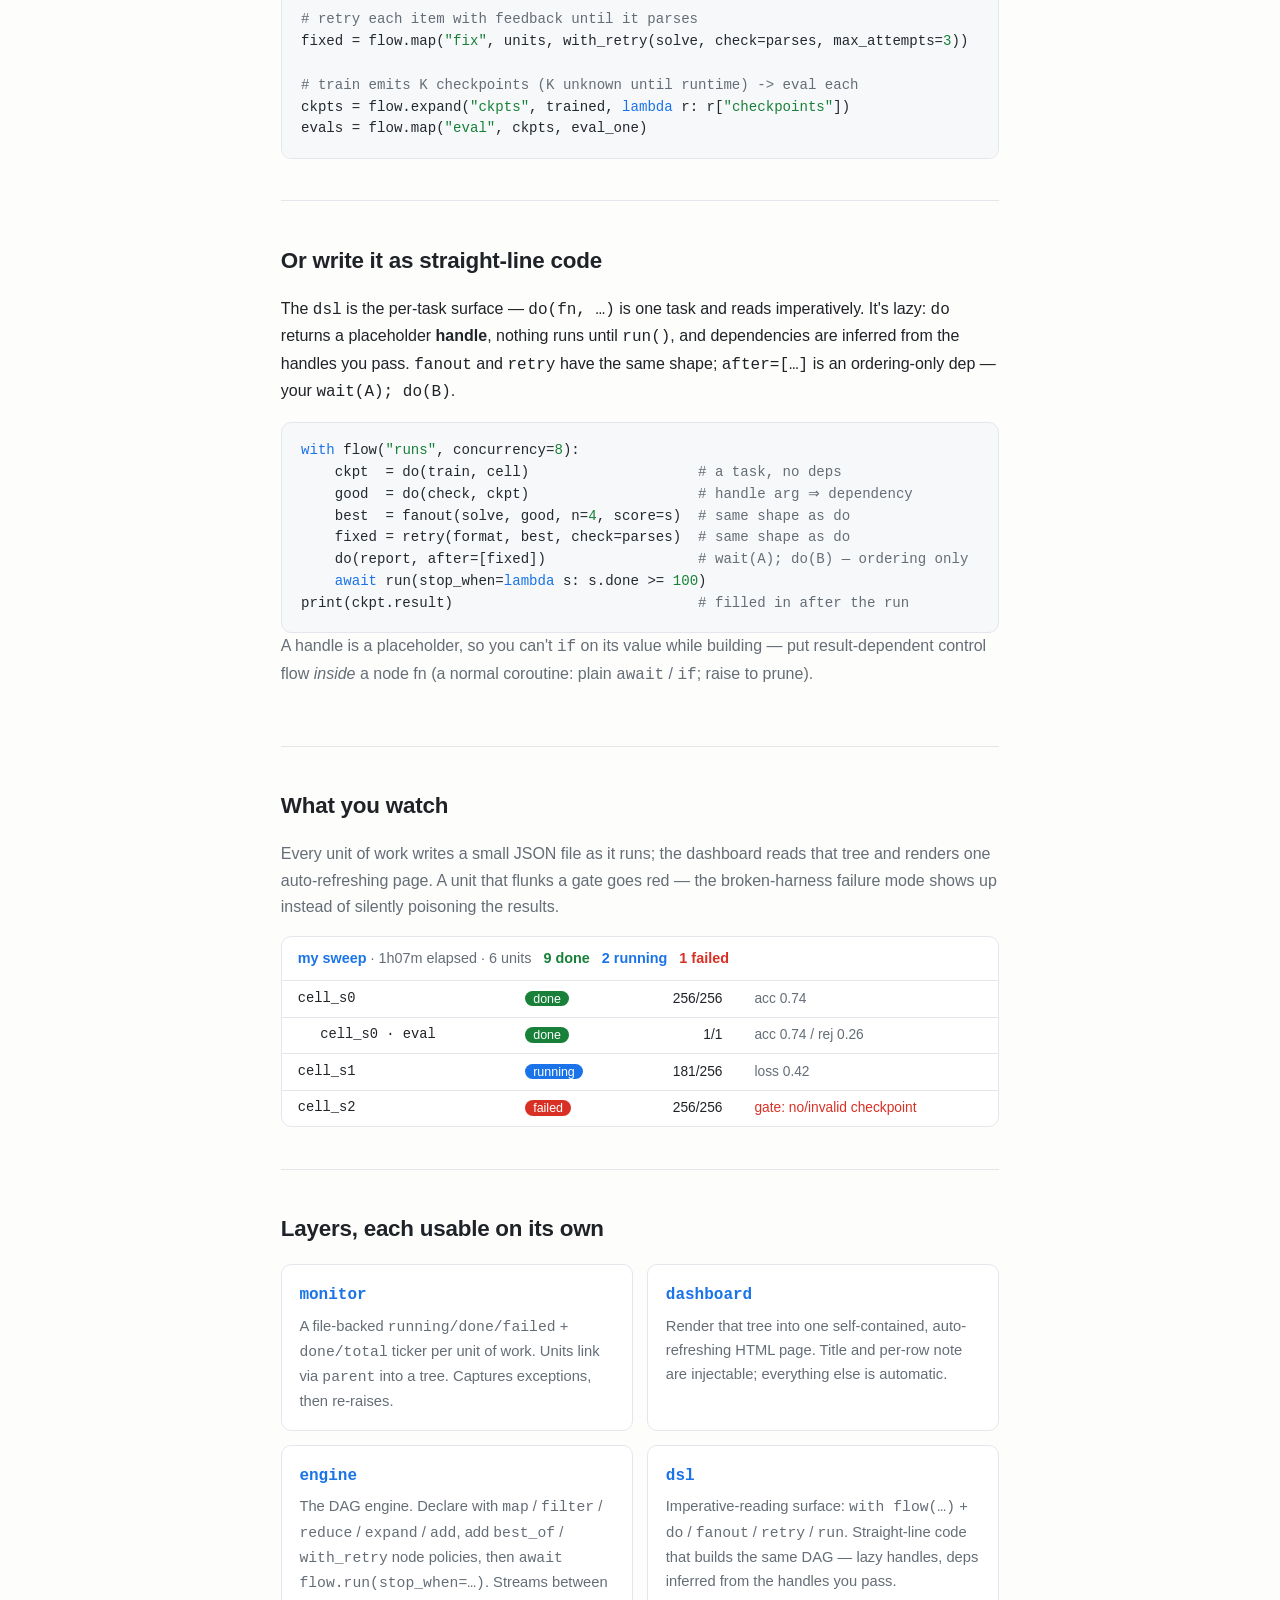
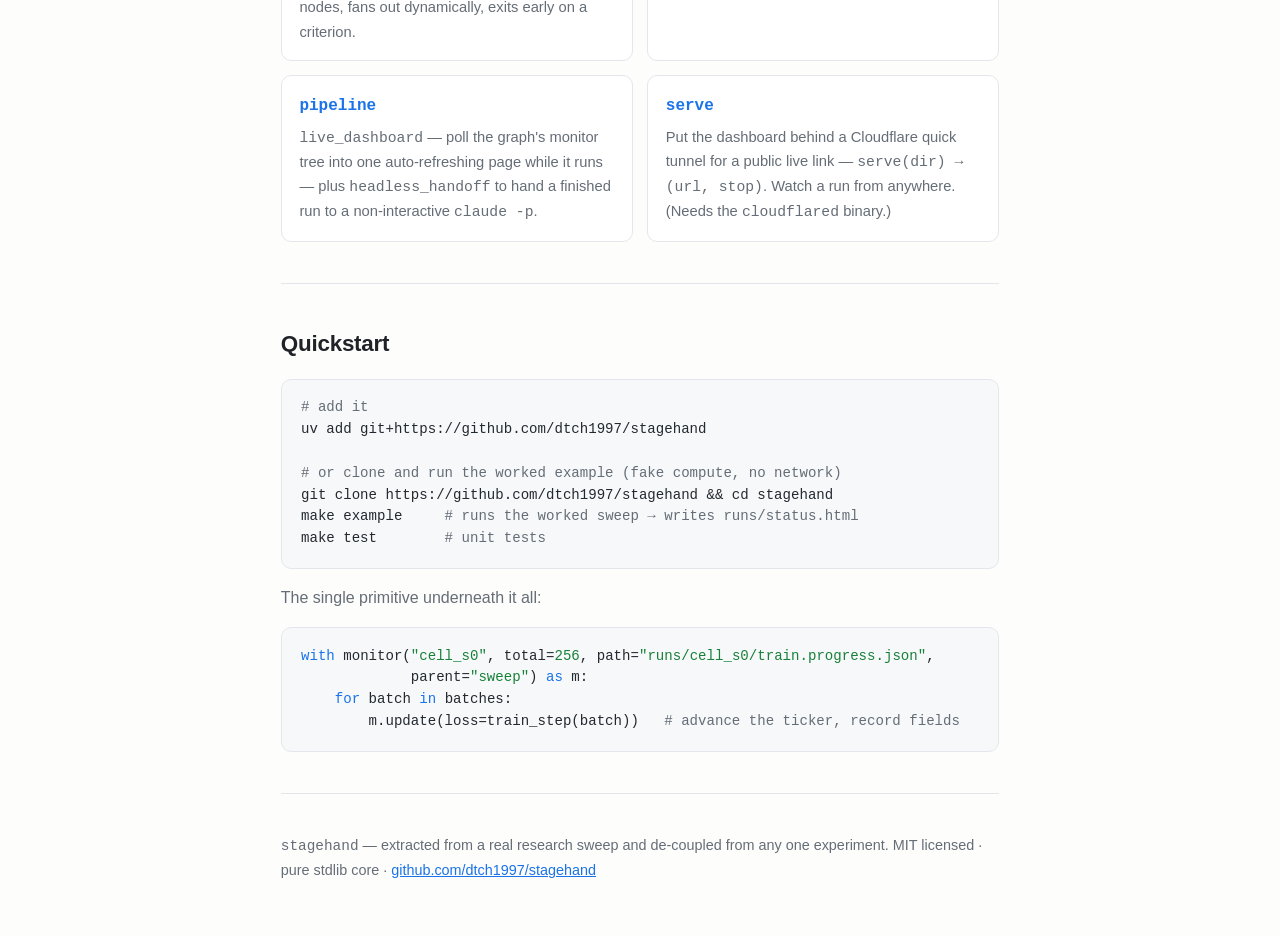
==== commit b3bb17b9: "Refactor into a declarative DAG engine + do/wait DSL (#5) * Refactor stagehand into a declarative DA" ====
--- a/packages/stagehand/docs/index.html
+++ b/packages/stagehand/docs/index.html
@@ -153,41 +153,70 @@
   </header>
 
   <section>
-    <h2>The staircase</h2>
+    <h2>Declare the DAG; the engine runs it</h2>
     <p>
-      A sweep is a sequence of <b>stages</b>, each followed by a <b>gate</b> that drops
-      unhealthy units before the next stage spends real compute. Barriers between stages —
-      because a gate needs the whole previous stage before it can decide what survives.
-    </p>
-<pre><span class="k">async with</span> live_dashboard(<span class="s">"runs"</span>, title=<span class="s">"my sweep"</span>):
-    trained = <span class="k">await</span> stage(cells, train_one, concurrency=<span class="s">4</span>)        <span class="c"># barrier</span>
-    healthy, failed = gate(trained, gate_train,                  <span class="c"># drop the dead</span>
-                           monitor_path=<span class="k">lambda</span> r: r[<span class="s">"dir"</span>] / <span class="s">"train.progress.json"</span>)
-
-    evals = <span class="k">await</span> stage(healthy, eval_one, concurrency=<span class="s">8</span>)         <span class="c"># barrier</span>
-    write_manifest(healthy, failed, evals)
-
-    <span class="k">await</span> headless_handoff(<span class="s">"hand the manifest to a Workflow"</span>, cwd=repo)  <span class="c"># optional tail</span></pre>
-  </section>
-
-  <section>
-    <h2>Fan out, then retry</h2>
+      You declare <b>what</b> work needs doing and how the pieces depend on each other; the
+      engine figures out <b>how</b> to run it. A node like <span class="mono">map</span> stamps out
+      one task per item and wires its dependencies, so the scheduler runs everything that's
+      <i>ready</i> — <span class="mono">eval(cell_0)</span> starts the moment
+      <span class="mono">train(cell_0)</span> finishes, while <span class="mono">train(cell_2)</span> is
+      still going. No barriers except where a node needs its whole upstream collection — that's
+      <span class="mono">reduce</span>.
+    </p>
+<pre>flow = Flow(<span class="s">"runs"</span>, title=<span class="s">"my sweep"</span>, concurrency=<span class="s">8</span>)
+trained = flow.map(<span class="s">"train"</span>, cells, train_one)            <span class="c"># one task per cell</span>
+healthy = flow.filter(<span class="s">"gate"</span>, trained, is_healthy)       <span class="c"># survivors stream on</span>
+evals   = flow.map(<span class="s">"eval"</span>, healthy, eval_one)            <span class="c"># eval_i waits on train_i only</span>
+best    = flow.reduce(<span class="s">"pick"</span>, evals, choose_best)        <span class="c"># the *only* barrier</span>
+
+<span class="k">async with</span> live_dashboard(flow.runs_dir, title=<span class="s">"my sweep"</span>):
+    <span class="k">await</span> flow.run(stop_when=<span class="k">lambda</span> s: s.done &gt;= <span class="s">100</span>)   <span class="c"># early-exit optional</span></pre>
+  </section>
+
+  <section>
+    <h2>Fan out, retry, expand</h2>
     <p>
-      Two per-unit <b>combinators</b> wrap a unit-fn and drop straight into <span class="mono">stage</span>:
-      <span class="mono">best_of</span> runs N independent attempts of a unit and keeps the best
-      (by an objective <span class="mono">score</span> or an async <span class="mono">judge</span>);
-      <span class="mono">with_retry</span> re-runs a unit that flunks its <span class="mono">check</span>
-      — or raises — feeding the previous try's feedback back in until it passes. Losing
-      attempts and superseded retries go red on the dashboard, so the whole fan-out is visible.
-    </p>
-<pre><span class="c"># fan out 4 attempts per unit, keep the highest reward, mark the losers red</span>
-winners = <span class="k">await</span> stage(units, best_of(solve, n=<span class="s">4</span>, score=<span class="k">lambda</span> r: r[<span class="s">"reward"</span>]), concurrency=<span class="s">2</span>)
-
-<span class="c"># retry each unit (sequentially, with feedback) until it parses</span>
-fixed = <span class="k">await</span> stage(units, with_retry(solve, check=parses, max_attempts=<span class="s">3</span>), concurrency=<span class="s">8</span>)
-
-<span class="c"># each try is solve(unit, attempt=i, feedback=fb) — opt in by accepting those kwargs;</span>
-<span class="c"># a plain solve(unit) still works, and they nest: best_of(with_retry(solve, ...), n=4, ...)</span></pre>
+      <span class="mono">best_of</span> and <span class="mono">with_retry</span> are <b>node policies</b> —
+      unit-fns you drop into <span class="mono">map</span>: <span class="mono">best_of</span> runs N attempts
+      per item and keeps the best (objective <span class="mono">score</span> or async
+      <span class="mono">judge</span>); <span class="mono">with_retry</span> re-runs an item that flunks its
+      <span class="mono">check</span> — or raises — feeding feedback back in until it passes.
+      <span class="mono">expand</span> handles <b>dynamic fan-out</b>: one upstream result becomes a
+      data-dependent number of downstream tasks.
+    </p>
+<pre><span class="c"># N attempts per item, keep the best — shows up as an ordinary node</span>
+best = flow.map(<span class="s">"solve"</span>, units, best_of(solve, n=<span class="s">4</span>, score=<span class="k">lambda</span> r: r[<span class="s">"reward"</span>]))
+
+<span class="c"># retry each item with feedback until it parses</span>
+fixed = flow.map(<span class="s">"fix"</span>, units, with_retry(solve, check=parses, max_attempts=<span class="s">3</span>))
+
+<span class="c"># train emits K checkpoints (K unknown until runtime) -> eval each</span>
+ckpts = flow.expand(<span class="s">"ckpts"</span>, trained, <span class="k">lambda</span> r: r[<span class="s">"checkpoints"</span>])
+evals = flow.map(<span class="s">"eval"</span>, ckpts, eval_one)</pre>
+  </section>
+
+  <section>
+    <h2>Or write it as straight-line code</h2>
+    <p>
+      The <span class="mono">dsl</span> is the per-task surface — <span class="mono">do(fn, …)</span> is one task
+      and reads imperatively. It's lazy: <span class="mono">do</span> returns a placeholder <b>handle</b>,
+      nothing runs until <span class="mono">run()</span>, and dependencies are inferred from the handles you
+      pass. <span class="mono">fanout</span> and <span class="mono">retry</span> have the same shape;
+      <span class="mono">after=[…]</span> is an ordering-only dep — your <span class="mono">wait(A); do(B)</span>.
+    </p>
+<pre><span class="k">with</span> flow(<span class="s">"runs"</span>, concurrency=<span class="s">8</span>):
+    ckpt  = do(train, cell)                    <span class="c"># a task, no deps</span>
+    good  = do(check, ckpt)                    <span class="c"># handle arg ⇒ dependency</span>
+    best  = fanout(solve, good, n=<span class="s">4</span>, score=s)  <span class="c"># same shape as do</span>
+    fixed = retry(format, best, check=parses)  <span class="c"># same shape as do</span>
+    do(report, after=[fixed])                  <span class="c"># wait(A); do(B) — ordering only</span>
+    <span class="k">await</span> run(stop_when=<span class="k">lambda</span> s: s.done &gt;= <span class="s">100</span>)
+<span class="nb">print</span>(ckpt.result)                             <span class="c"># filled in after the run</span></pre>
+    <p class="muted">
+      A handle is a placeholder, so you can't <span class="mono">if</span> on its value while building —
+      put result-dependent control flow <i>inside</i> a node fn (a normal coroutine: plain
+      <span class="mono">await</span> / <span class="mono">if</span>; raise to prune).
+    </p>
   </section>
 
   <section>
@@ -214,7 +243,7 @@
   </section>
 
   <section>
-    <h2>Four layers, each usable on its own</h2>
+    <h2>Layers, each usable on its own</h2>
     <div class="layers">
       <div class="layer">
         <h3><code>monitor</code></h3>
@@ -225,8 +254,16 @@
         <p>Render that tree into one self-contained, auto-refreshing HTML page. Title and per-row note are injectable; everything else is automatic.</p>
       </div>
       <div class="layer">
+        <h3><code>engine</code></h3>
+        <p>The DAG engine. Declare with <span class="mono">map</span> / <span class="mono">filter</span> / <span class="mono">reduce</span> / <span class="mono">expand</span> / <span class="mono">add</span>, add <span class="mono">best_of</span> / <span class="mono">with_retry</span> node policies, then <span class="mono">await flow.run(stop_when=…)</span>. Streams between nodes, fans out dynamically, exits early on a criterion.</p>
+      </div>
+      <div class="layer">
+        <h3><code>dsl</code></h3>
+        <p>Imperative-reading surface: <span class="mono">with flow(…)</span> + <span class="mono">do</span> / <span class="mono">fanout</span> / <span class="mono">retry</span> / <span class="mono">run</span>. Straight-line code that builds the same DAG — lazy handles, deps inferred from the handles you pass.</p>
+      </div>
+      <div class="layer">
         <h3><code>pipeline</code></h3>
-        <p>The staircase: <span class="mono">stage</span> (a semaphore-bounded barrier) → <span class="mono">gate</span> (drop the dead, mark them red) → next stage. Plus <span class="mono">best_of</span> (fan out N, keep the best) and <span class="mono">with_retry</span> (retry with feedback) combinators, a live-dashboard context, and a headless-Claude handoff.</p>
+        <p><span class="mono">live_dashboard</span> — poll the graph's monitor tree into one auto-refreshing page while it runs — plus <span class="mono">headless_handoff</span> to hand a finished run to a non-interactive <span class="mono">claude -p</span>.</p>
       </div>
       <div class="layer">
         <h3><code>serve</code></h3>
@@ -242,8 +279,8 @@
 
 <span class="c"># or clone and run the worked example (fake compute, no network)</span>
 git clone https://github.com/dtch1997/stagehand &amp;&amp; cd stagehand
-make example     <span class="c"># runs the staircase → writes runs/status.html</span>
-make test        <span class="c"># 20 unit tests</span></pre>
+make example     <span class="c"># runs the worked sweep → writes runs/status.html</span>
+make test        <span class="c"># unit tests</span></pre>
     <p class="muted" style="margin-top:1rem">
       The single primitive underneath it all:
     </p>
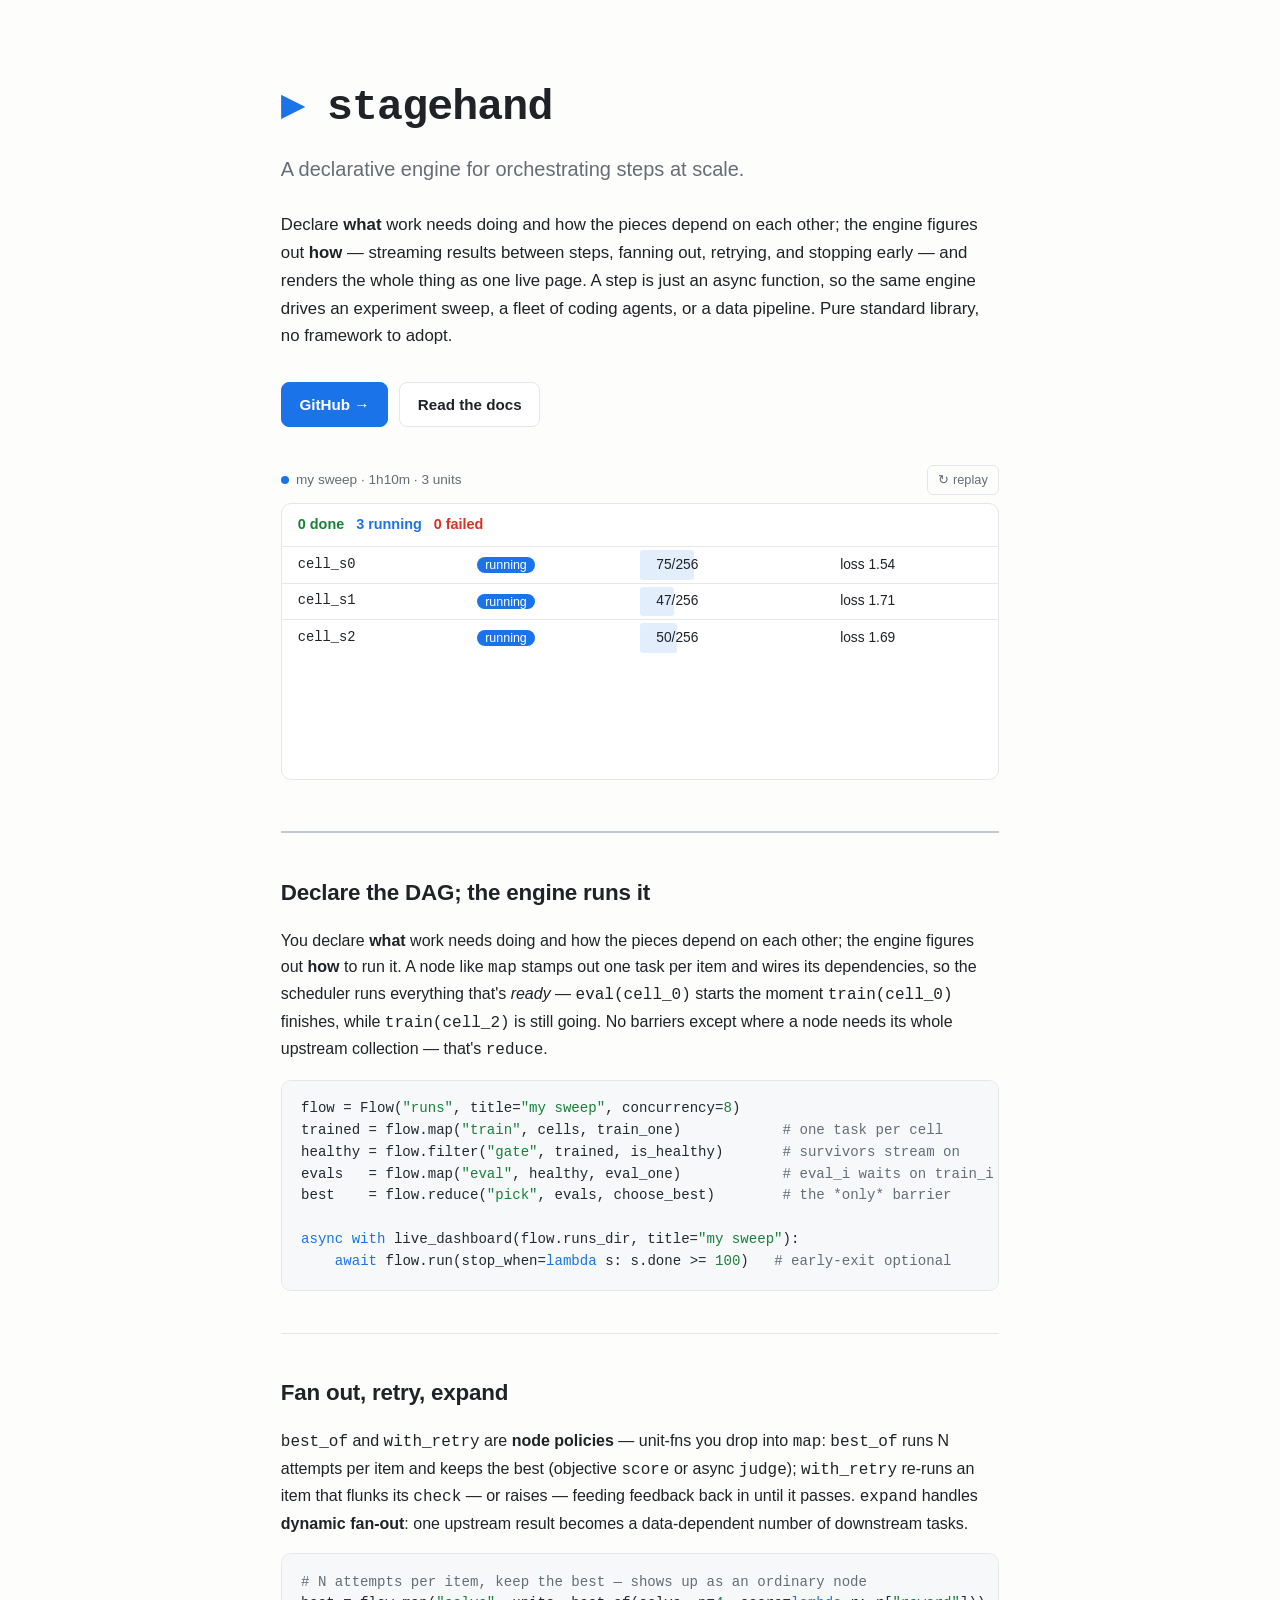
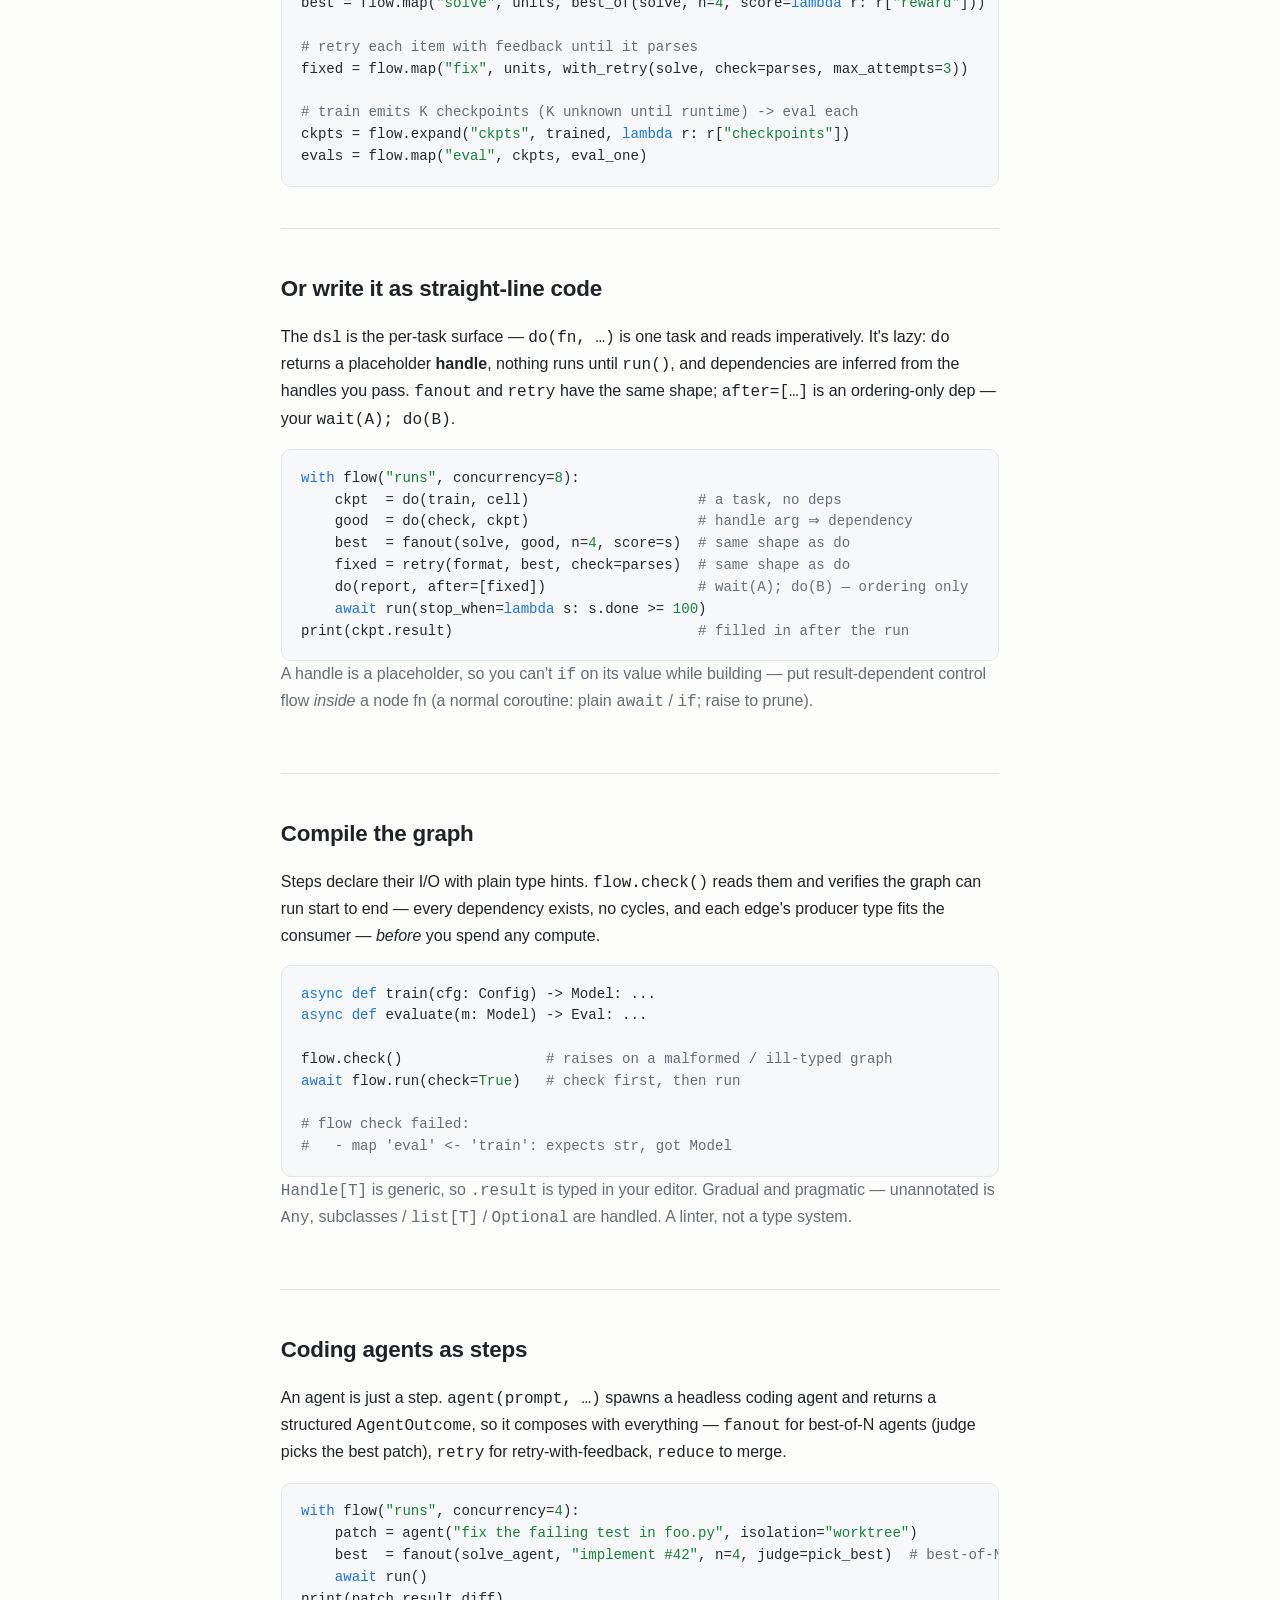
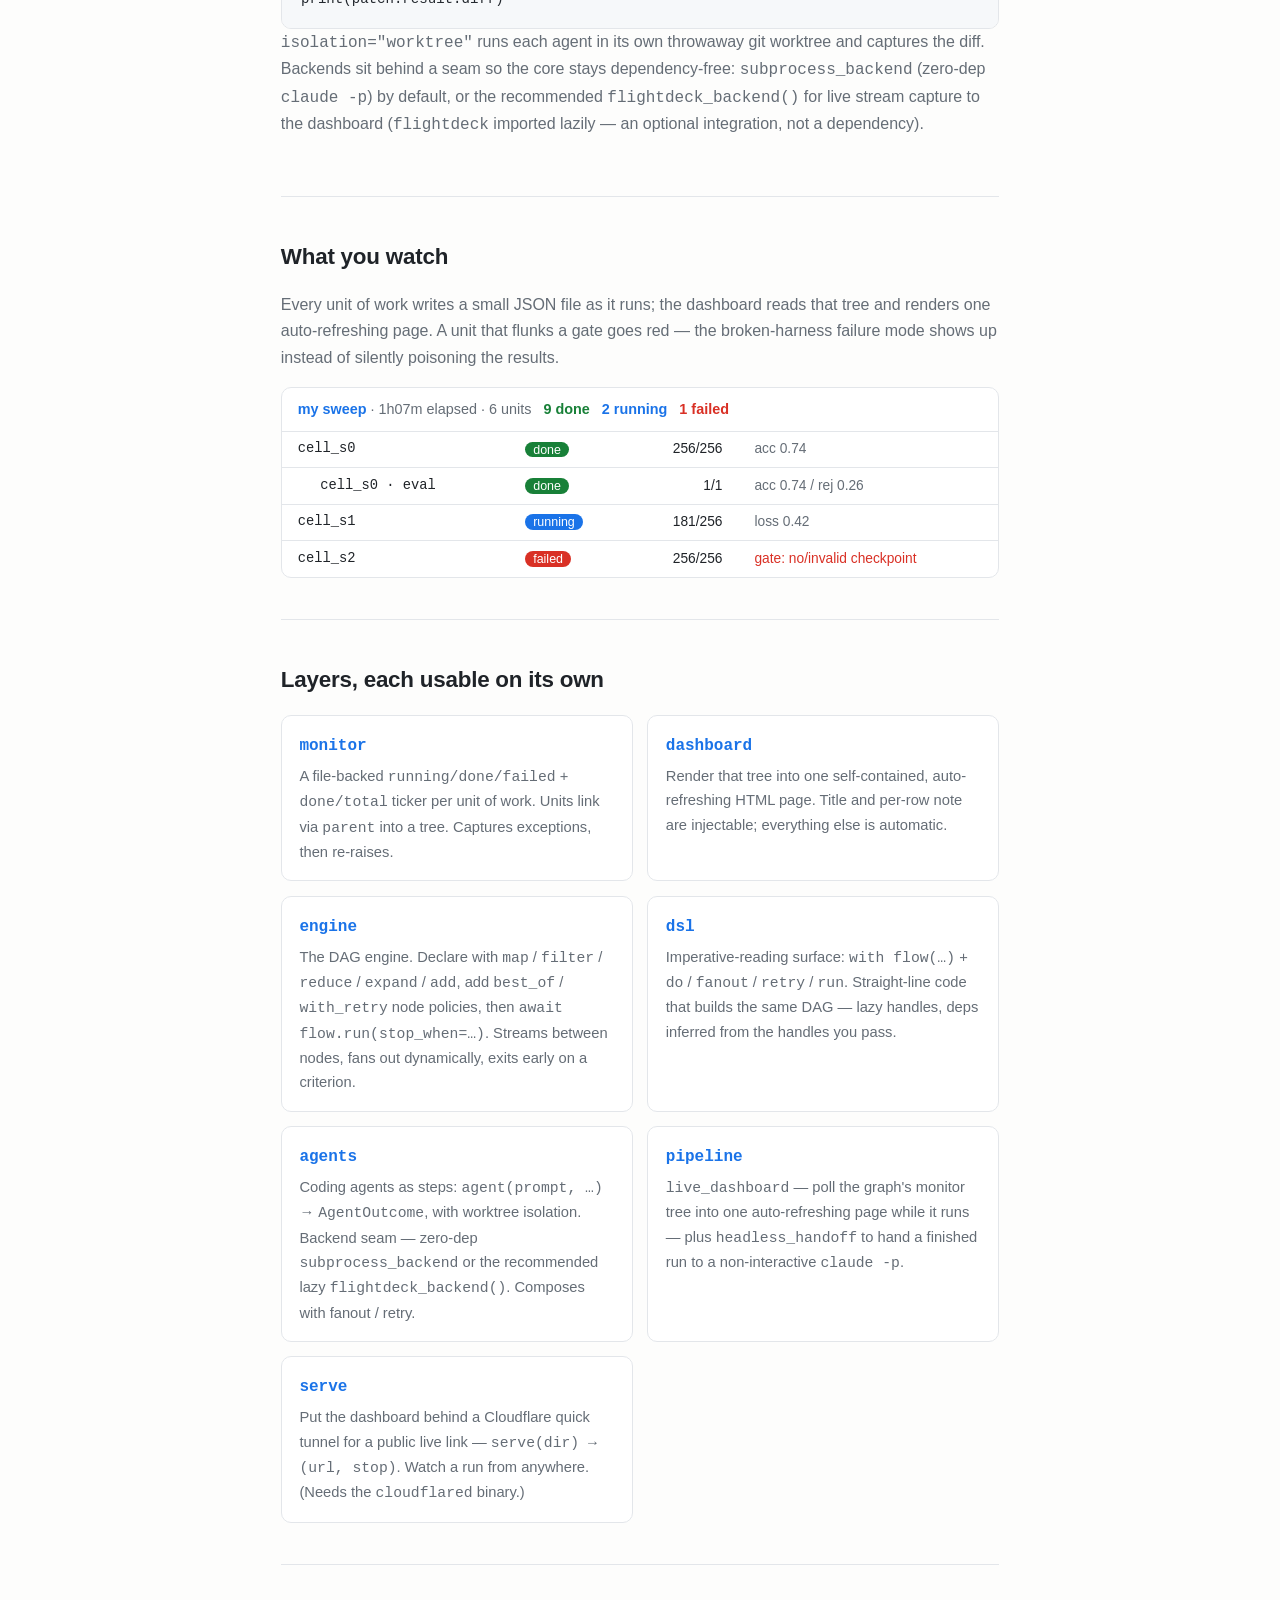
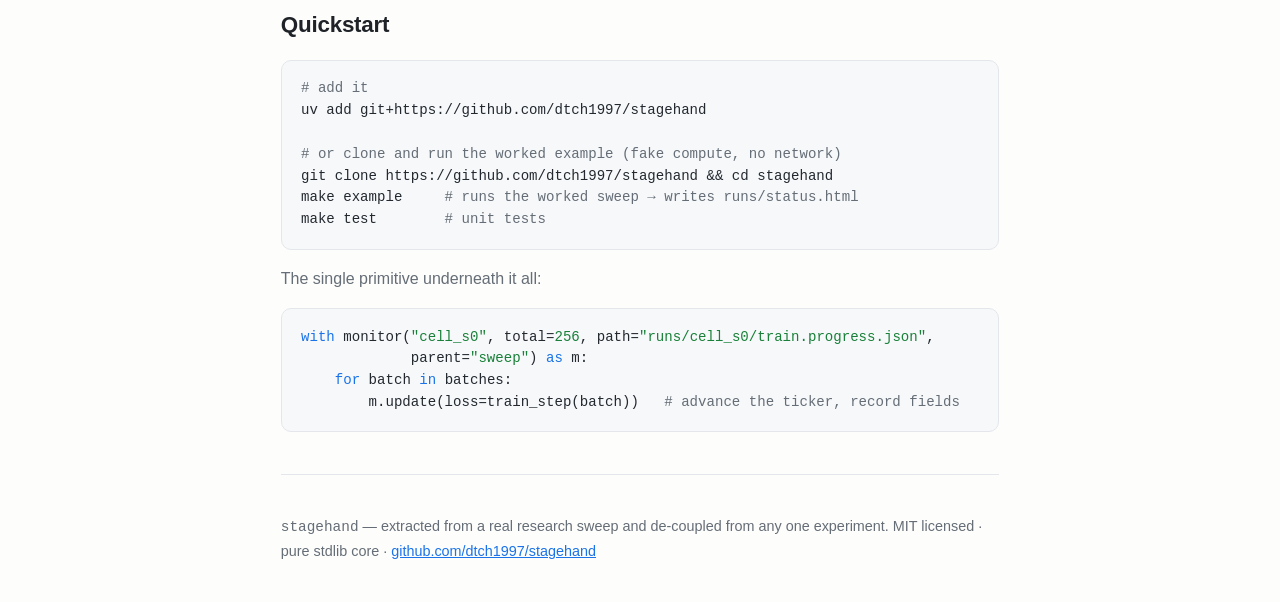
==== commit 7de0e180: "docs-site: add types/check() + agents, reframe to "steps at scale" (#8) Bring the Pages one-pager in" ====
--- a/packages/stagehand/docs/index.html
+++ b/packages/stagehand/docs/index.html
@@ -3,8 +3,8 @@
 <head>
 <meta charset="utf-8">
 <meta name="viewport" content="width=device-width, initial-scale=1">
-<title>stagehand — orchestrate &amp; monitor experiment sweeps</title>
-<meta name="description" content="A tiny Python library: a file-backed progress monitor, a live HTML dashboard, and a staged async pipeline with gates — the primitives for running experiment sweeps.">
+<title>stagehand — a declarative engine for orchestrating steps at scale</title>
+<meta name="description" content="A tiny Python library: a declarative DAG engine that streams steps with fan-out/retry, type-checked graphs, coding-agent steps, and a live HTML dashboard. Pure stdlib.">
 <style>
   :root {
     color-scheme: light dark;
@@ -127,12 +127,13 @@
 
   <header>
     <h1 class="brand mono">stagehand</h1>
-    <p class="tagline">Orchestrate &amp; monitor experiment sweeps.</p>
+    <p class="tagline">A declarative engine for orchestrating steps at scale.</p>
     <p class="lede">
-      A tiny Python library for the unglamorous half of running experiments:
-      <b>knowing what's running, what finished, and what died</b> — and not kicking off the
-      expensive stage until the cheap one passed its checks. Pure standard library, no
-      framework to adopt. Drop it into a sweep and watch the whole thing in your browser.
+      Declare <b>what</b> work needs doing and how the pieces depend on each other; the
+      engine figures out <b>how</b> — streaming results between steps, fanning out,
+      retrying, and stopping early — and renders the whole thing as one live page. A step
+      is just an async function, so the same engine drives an experiment sweep, a fleet of
+      coding agents, or a data pipeline. Pure standard library, no framework to adopt.
     </p>
     <div class="btns">
       <a class="btn primary" href="https://github.com/dtch1997/stagehand">GitHub →</a>
@@ -220,6 +221,50 @@
   </section>
 
   <section>
+    <h2>Compile the graph</h2>
+    <p>
+      Steps declare their I/O with plain type hints. <span class="mono">flow.check()</span> reads them
+      and verifies the graph can run start to end — every dependency exists, no cycles, and each
+      edge's producer type fits the consumer — <i>before</i> you spend any compute.
+    </p>
+<pre><span class="k">async def</span> train(cfg: Config) -&gt; Model: ...
+<span class="k">async def</span> evaluate(m: Model) -&gt; Eval: ...
+
+flow.check()                 <span class="c"># raises on a malformed / ill-typed graph</span>
+<span class="k">await</span> flow.run(check=<span class="s">True</span>)   <span class="c"># check first, then run</span>
+
+<span class="c"># flow check failed:</span>
+<span class="c">#   - map 'eval' &lt;- 'train': expects str, got Model</span></pre>
+    <p class="muted">
+      <span class="mono">Handle[T]</span> is generic, so <span class="mono">.result</span> is typed in your editor.
+      Gradual and pragmatic — unannotated is <span class="mono">Any</span>, subclasses / <span class="mono">list[T]</span> /
+      <span class="mono">Optional</span> are handled. A linter, not a type system.
+    </p>
+  </section>
+
+  <section>
+    <h2>Coding agents as steps</h2>
+    <p>
+      An agent is just a step. <span class="mono">agent(prompt, …)</span> spawns a headless coding agent
+      and returns a structured <span class="mono">AgentOutcome</span>, so it composes with everything —
+      <span class="mono">fanout</span> for best-of-N agents (judge picks the best patch),
+      <span class="mono">retry</span> for retry-with-feedback, <span class="mono">reduce</span> to merge.
+    </p>
+<pre><span class="k">with</span> flow(<span class="s">"runs"</span>, concurrency=<span class="s">4</span>):
+    patch = agent(<span class="s">"fix the failing test in foo.py"</span>, isolation=<span class="s">"worktree"</span>)
+    best  = fanout(solve_agent, <span class="s">"implement #42"</span>, n=<span class="s">4</span>, judge=pick_best)  <span class="c"># best-of-N agents</span>
+    <span class="k">await</span> run()
+<span class="nb">print</span>(patch.result.diff)</pre>
+    <p class="muted">
+      <span class="mono">isolation="worktree"</span> runs each agent in its own throwaway git worktree and
+      captures the diff. Backends sit behind a seam so the core stays dependency-free:
+      <span class="mono">subprocess_backend</span> (zero-dep <span class="mono">claude -p</span>) by default, or the
+      recommended <span class="mono">flightdeck_backend()</span> for live stream capture to the dashboard
+      (<span class="mono">flightdeck</span> imported lazily — an optional integration, not a dependency).
+    </p>
+  </section>
+
+  <section>
     <h2>What you watch</h2>
     <p class="muted">
       Every unit of work writes a small JSON file as it runs; the dashboard reads that tree
@@ -260,6 +305,10 @@
       <div class="layer">
         <h3><code>dsl</code></h3>
         <p>Imperative-reading surface: <span class="mono">with flow(…)</span> + <span class="mono">do</span> / <span class="mono">fanout</span> / <span class="mono">retry</span> / <span class="mono">run</span>. Straight-line code that builds the same DAG — lazy handles, deps inferred from the handles you pass.</p>
+      </div>
+      <div class="layer">
+        <h3><code>agents</code></h3>
+        <p>Coding agents as steps: <span class="mono">agent(prompt, …)</span> → <span class="mono">AgentOutcome</span>, with worktree isolation. Backend seam — zero-dep <span class="mono">subprocess_backend</span> or the recommended lazy <span class="mono">flightdeck_backend()</span>. Composes with fanout / retry.</p>
       </div>
       <div class="layer">
         <h3><code>pipeline</code></h3>
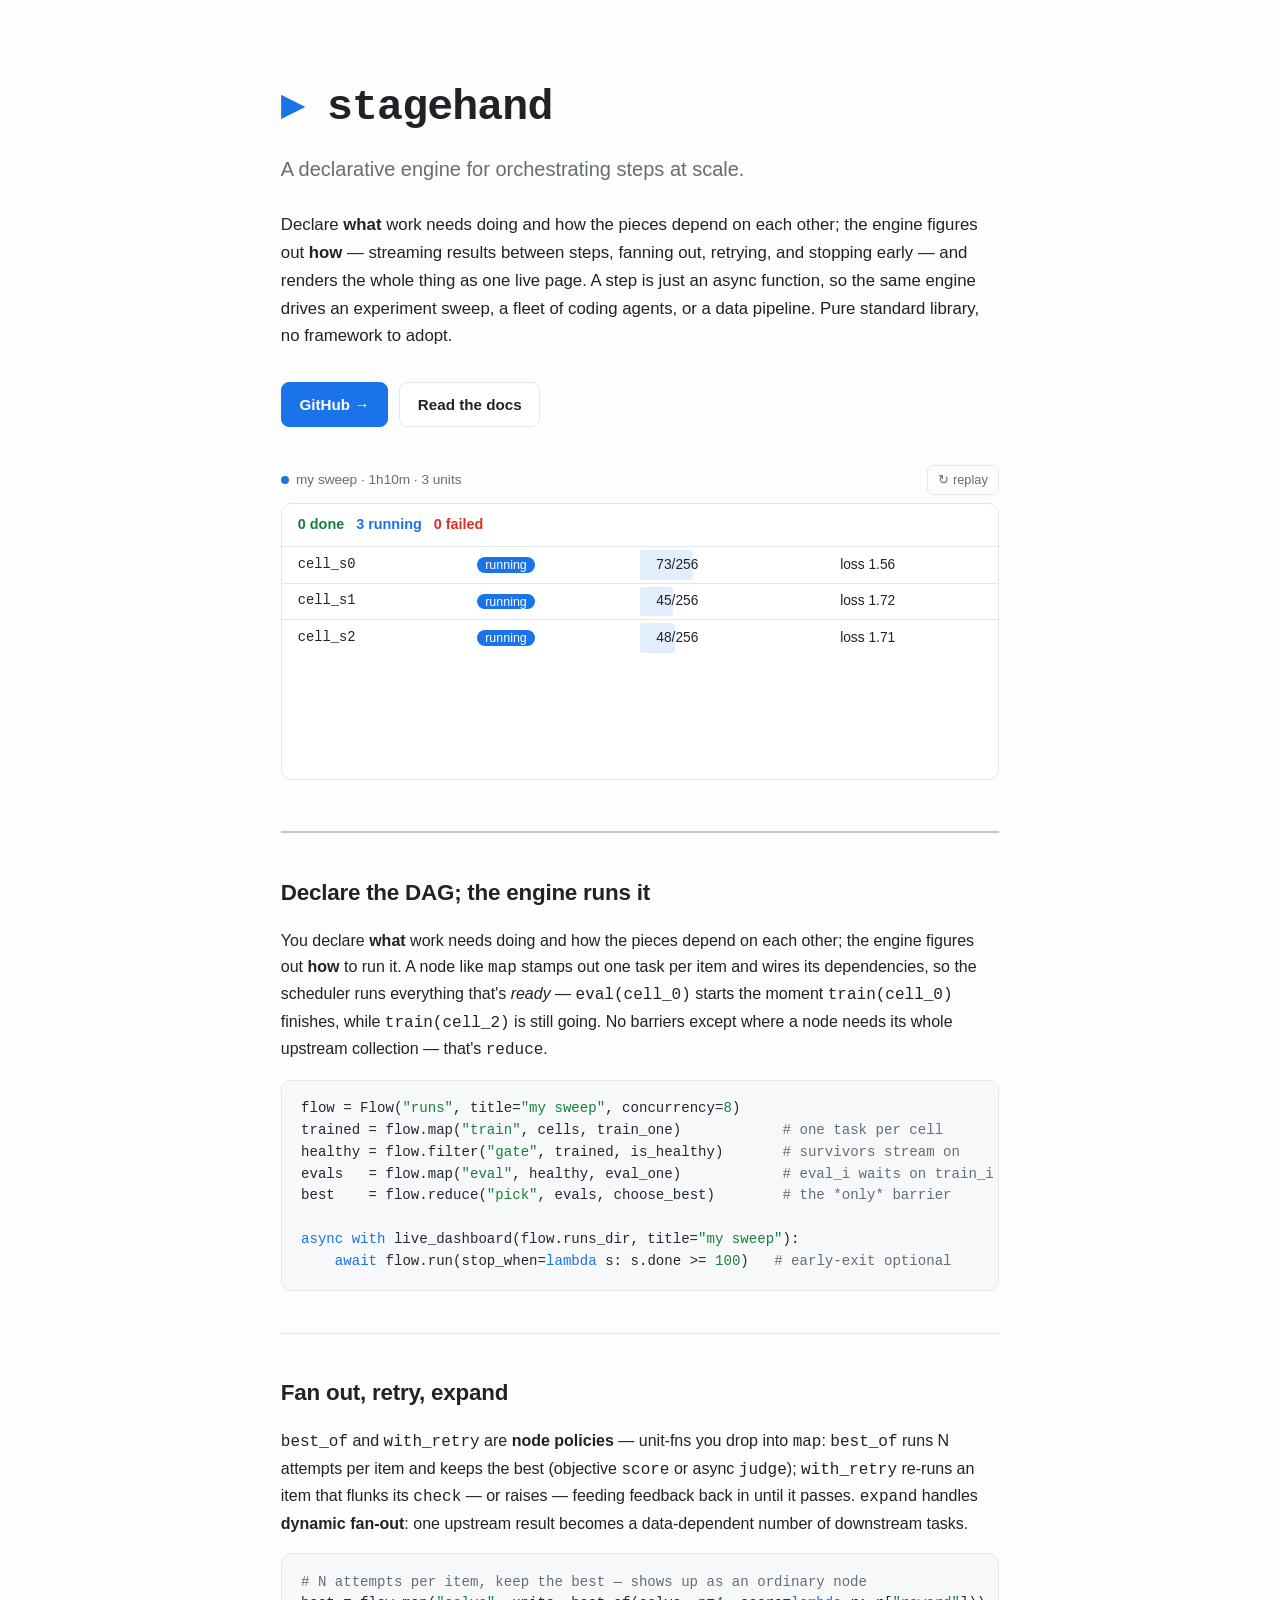
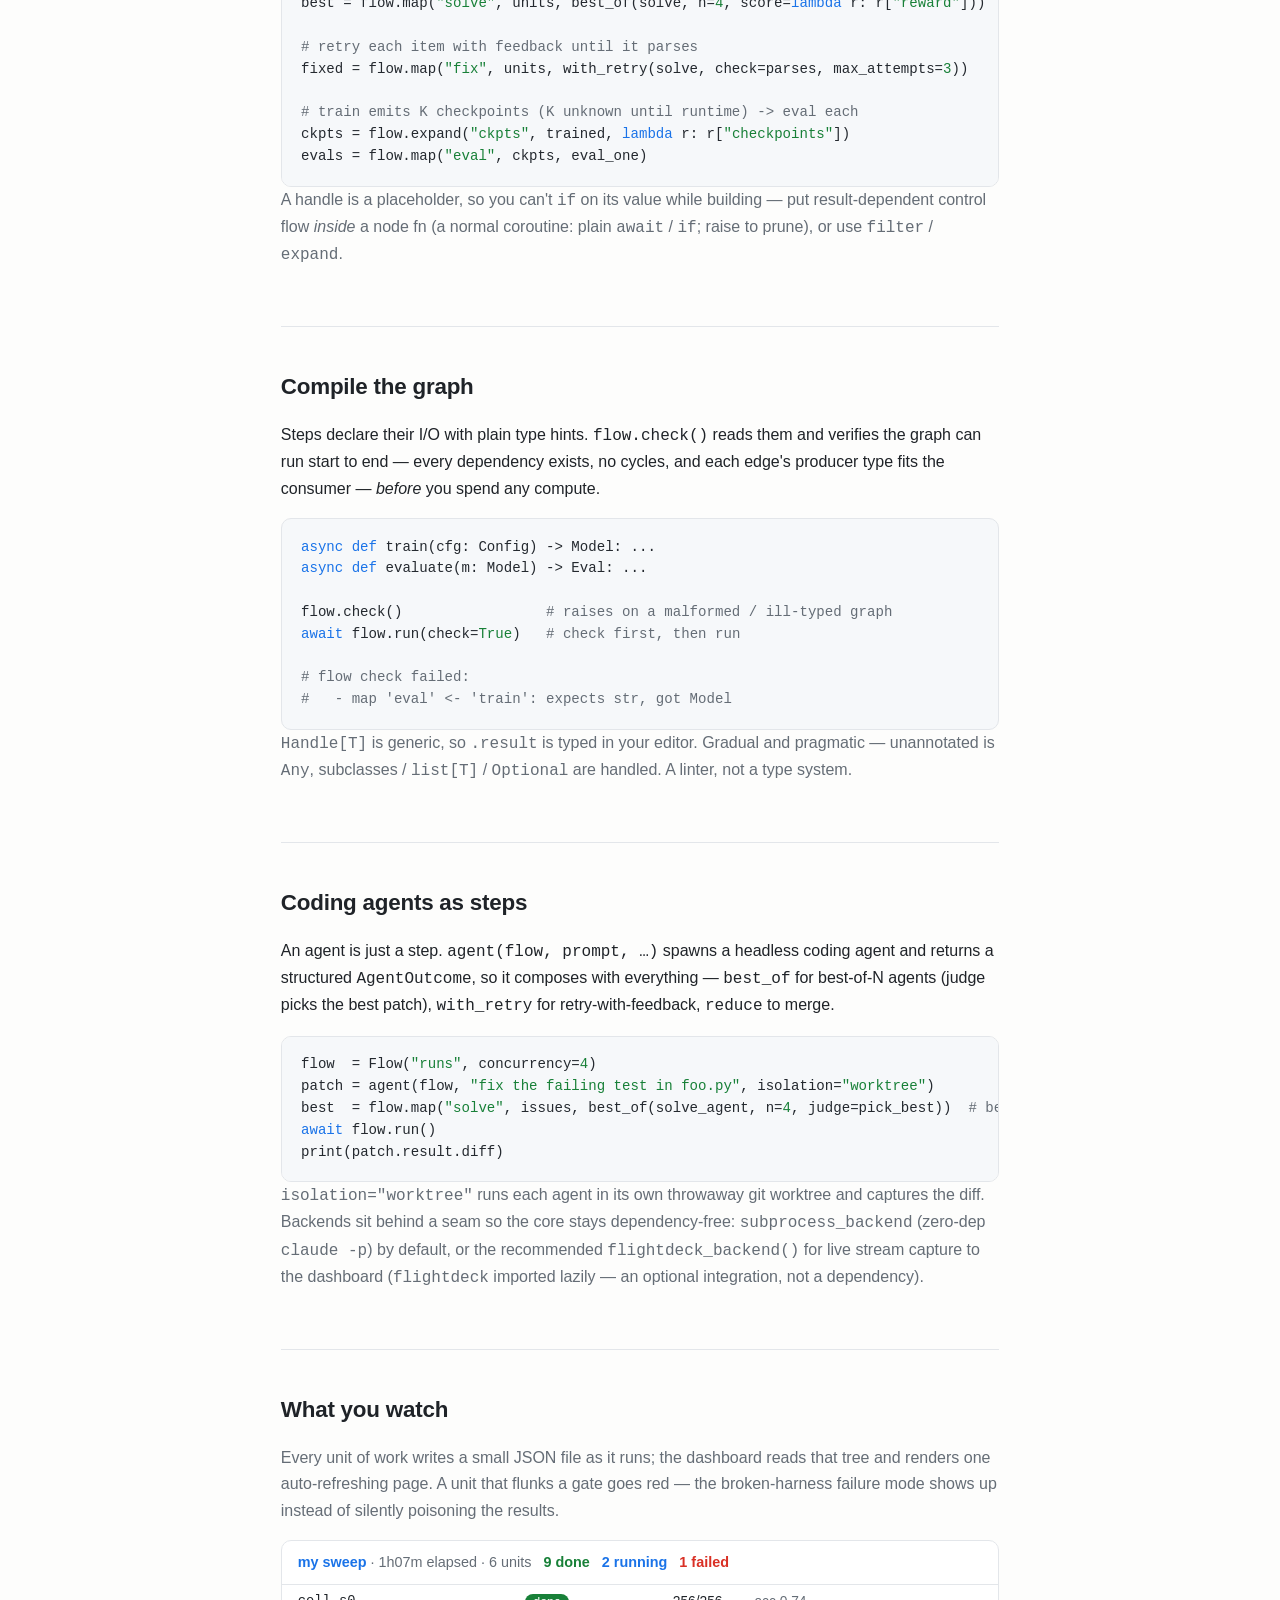
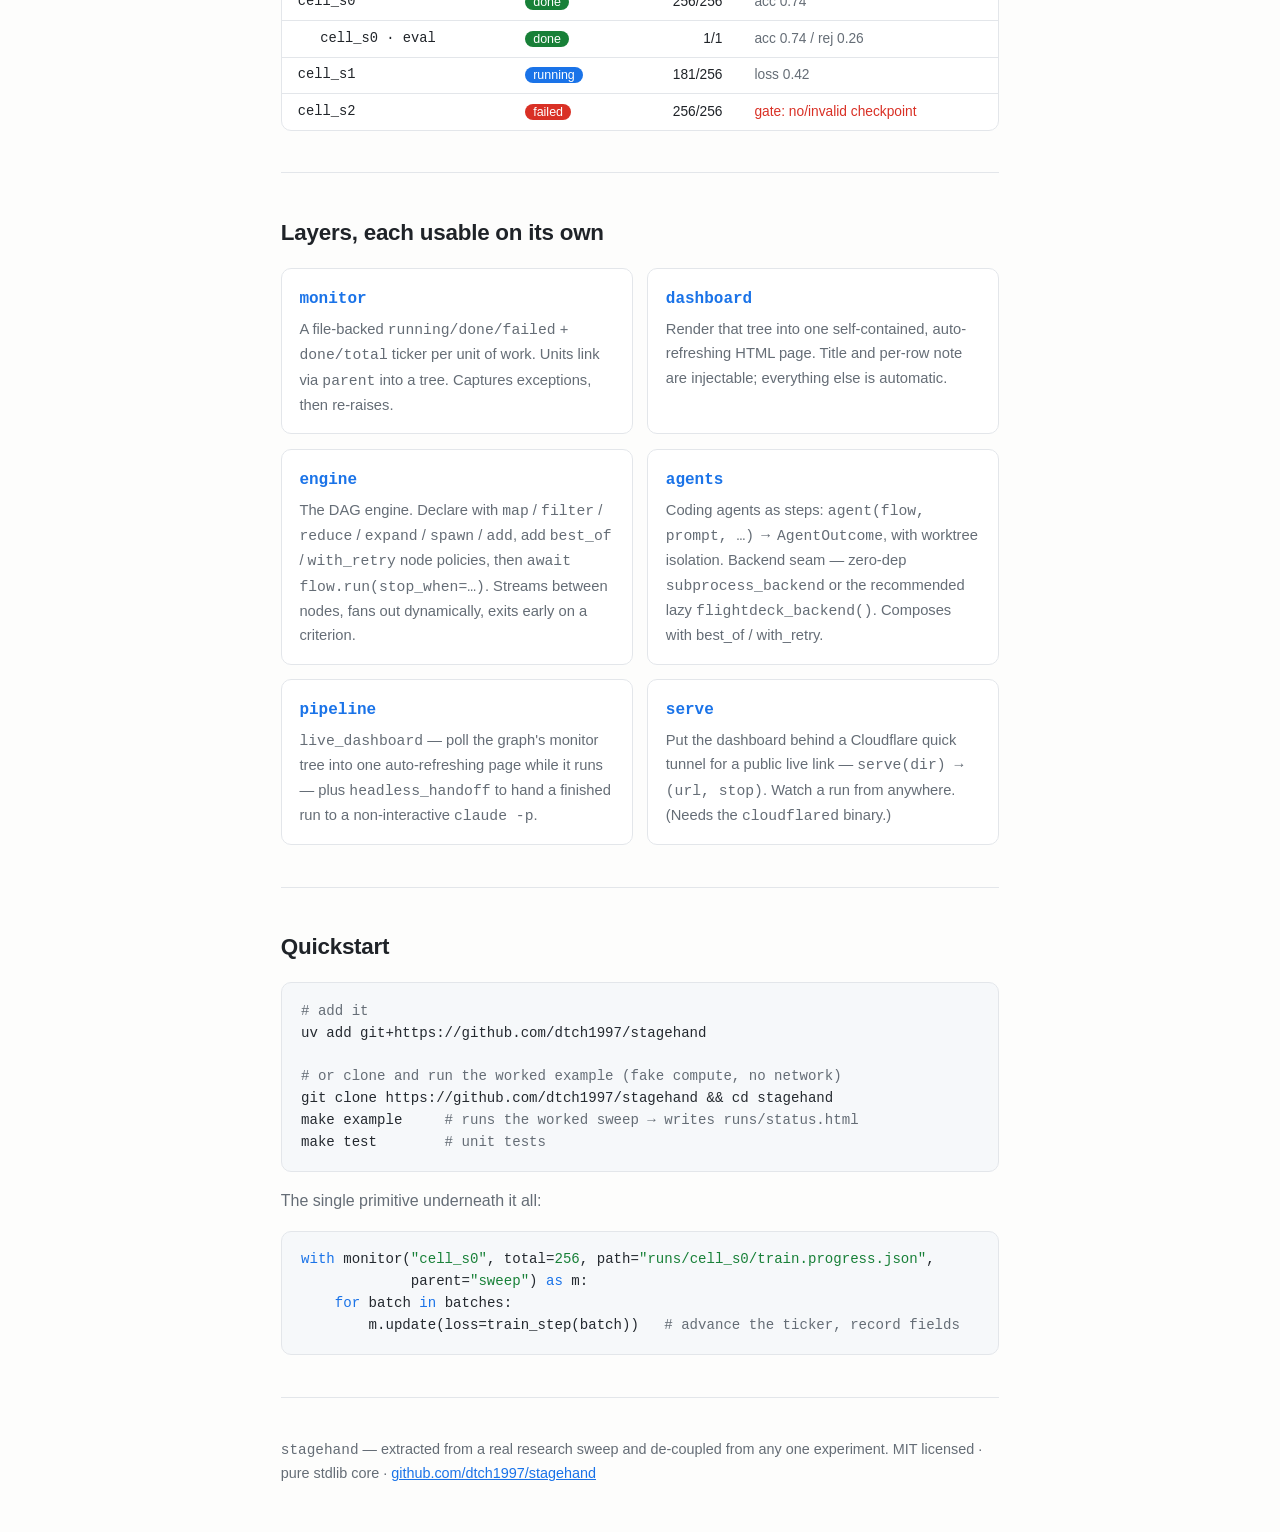
==== commit 99ab6cec: "Remove the DSL surface — the engine form is the one API (v2.0.0) (#25) Drop the do/fanout/retry impe" ====
--- a/packages/stagehand/docs/index.html
+++ b/packages/stagehand/docs/index.html
@@ -194,29 +194,11 @@
 <span class="c"># train emits K checkpoints (K unknown until runtime) -> eval each</span>
 ckpts = flow.expand(<span class="s">"ckpts"</span>, trained, <span class="k">lambda</span> r: r[<span class="s">"checkpoints"</span>])
 evals = flow.map(<span class="s">"eval"</span>, ckpts, eval_one)</pre>
-  </section>
-
-  <section>
-    <h2>Or write it as straight-line code</h2>
-    <p>
-      The <span class="mono">dsl</span> is the per-task surface — <span class="mono">do(fn, …)</span> is one task
-      and reads imperatively. It's lazy: <span class="mono">do</span> returns a placeholder <b>handle</b>,
-      nothing runs until <span class="mono">run()</span>, and dependencies are inferred from the handles you
-      pass. <span class="mono">fanout</span> and <span class="mono">retry</span> have the same shape;
-      <span class="mono">after=[…]</span> is an ordering-only dep — your <span class="mono">wait(A); do(B)</span>.
-    </p>
-<pre><span class="k">with</span> flow(<span class="s">"runs"</span>, concurrency=<span class="s">8</span>):
-    ckpt  = do(train, cell)                    <span class="c"># a task, no deps</span>
-    good  = do(check, ckpt)                    <span class="c"># handle arg ⇒ dependency</span>
-    best  = fanout(solve, good, n=<span class="s">4</span>, score=s)  <span class="c"># same shape as do</span>
-    fixed = retry(format, best, check=parses)  <span class="c"># same shape as do</span>
-    do(report, after=[fixed])                  <span class="c"># wait(A); do(B) — ordering only</span>
-    <span class="k">await</span> run(stop_when=<span class="k">lambda</span> s: s.done &gt;= <span class="s">100</span>)
-<span class="nb">print</span>(ckpt.result)                             <span class="c"># filled in after the run</span></pre>
     <p class="muted">
       A handle is a placeholder, so you can't <span class="mono">if</span> on its value while building —
       put result-dependent control flow <i>inside</i> a node fn (a normal coroutine: plain
-      <span class="mono">await</span> / <span class="mono">if</span>; raise to prune).
+      <span class="mono">await</span> / <span class="mono">if</span>; raise to prune), or use
+      <span class="mono">filter</span> / <span class="mono">expand</span>.
     </p>
   </section>
 
@@ -245,15 +227,15 @@
   <section>
     <h2>Coding agents as steps</h2>
     <p>
-      An agent is just a step. <span class="mono">agent(prompt, …)</span> spawns a headless coding agent
+      An agent is just a step. <span class="mono">agent(flow, prompt, …)</span> spawns a headless coding agent
       and returns a structured <span class="mono">AgentOutcome</span>, so it composes with everything —
-      <span class="mono">fanout</span> for best-of-N agents (judge picks the best patch),
-      <span class="mono">retry</span> for retry-with-feedback, <span class="mono">reduce</span> to merge.
-    </p>
-<pre><span class="k">with</span> flow(<span class="s">"runs"</span>, concurrency=<span class="s">4</span>):
-    patch = agent(<span class="s">"fix the failing test in foo.py"</span>, isolation=<span class="s">"worktree"</span>)
-    best  = fanout(solve_agent, <span class="s">"implement #42"</span>, n=<span class="s">4</span>, judge=pick_best)  <span class="c"># best-of-N agents</span>
-    <span class="k">await</span> run()
+      <span class="mono">best_of</span> for best-of-N agents (judge picks the best patch),
+      <span class="mono">with_retry</span> for retry-with-feedback, <span class="mono">reduce</span> to merge.
+    </p>
+<pre>flow  = Flow(<span class="s">"runs"</span>, concurrency=<span class="s">4</span>)
+patch = agent(flow, <span class="s">"fix the failing test in foo.py"</span>, isolation=<span class="s">"worktree"</span>)
+best  = flow.map(<span class="s">"solve"</span>, issues, best_of(solve_agent, n=<span class="s">4</span>, judge=pick_best))  <span class="c"># best-of-N agents</span>
+<span class="k">await</span> flow.run()
 <span class="nb">print</span>(patch.result.diff)</pre>
     <p class="muted">
       <span class="mono">isolation="worktree"</span> runs each agent in its own throwaway git worktree and
@@ -300,15 +282,11 @@
       </div>
       <div class="layer">
         <h3><code>engine</code></h3>
-        <p>The DAG engine. Declare with <span class="mono">map</span> / <span class="mono">filter</span> / <span class="mono">reduce</span> / <span class="mono">expand</span> / <span class="mono">add</span>, add <span class="mono">best_of</span> / <span class="mono">with_retry</span> node policies, then <span class="mono">await flow.run(stop_when=…)</span>. Streams between nodes, fans out dynamically, exits early on a criterion.</p>
-      </div>
-      <div class="layer">
-        <h3><code>dsl</code></h3>
-        <p>Imperative-reading surface: <span class="mono">with flow(…)</span> + <span class="mono">do</span> / <span class="mono">fanout</span> / <span class="mono">retry</span> / <span class="mono">run</span>. Straight-line code that builds the same DAG — lazy handles, deps inferred from the handles you pass.</p>
+        <p>The DAG engine. Declare with <span class="mono">map</span> / <span class="mono">filter</span> / <span class="mono">reduce</span> / <span class="mono">expand</span> / <span class="mono">spawn</span> / <span class="mono">add</span>, add <span class="mono">best_of</span> / <span class="mono">with_retry</span> node policies, then <span class="mono">await flow.run(stop_when=…)</span>. Streams between nodes, fans out dynamically, exits early on a criterion.</p>
       </div>
       <div class="layer">
         <h3><code>agents</code></h3>
-        <p>Coding agents as steps: <span class="mono">agent(prompt, …)</span> → <span class="mono">AgentOutcome</span>, with worktree isolation. Backend seam — zero-dep <span class="mono">subprocess_backend</span> or the recommended lazy <span class="mono">flightdeck_backend()</span>. Composes with fanout / retry.</p>
+        <p>Coding agents as steps: <span class="mono">agent(flow, prompt, …)</span> → <span class="mono">AgentOutcome</span>, with worktree isolation. Backend seam — zero-dep <span class="mono">subprocess_backend</span> or the recommended lazy <span class="mono">flightdeck_backend()</span>. Composes with best_of / with_retry.</p>
       </div>
       <div class="layer">
         <h3><code>pipeline</code></h3>
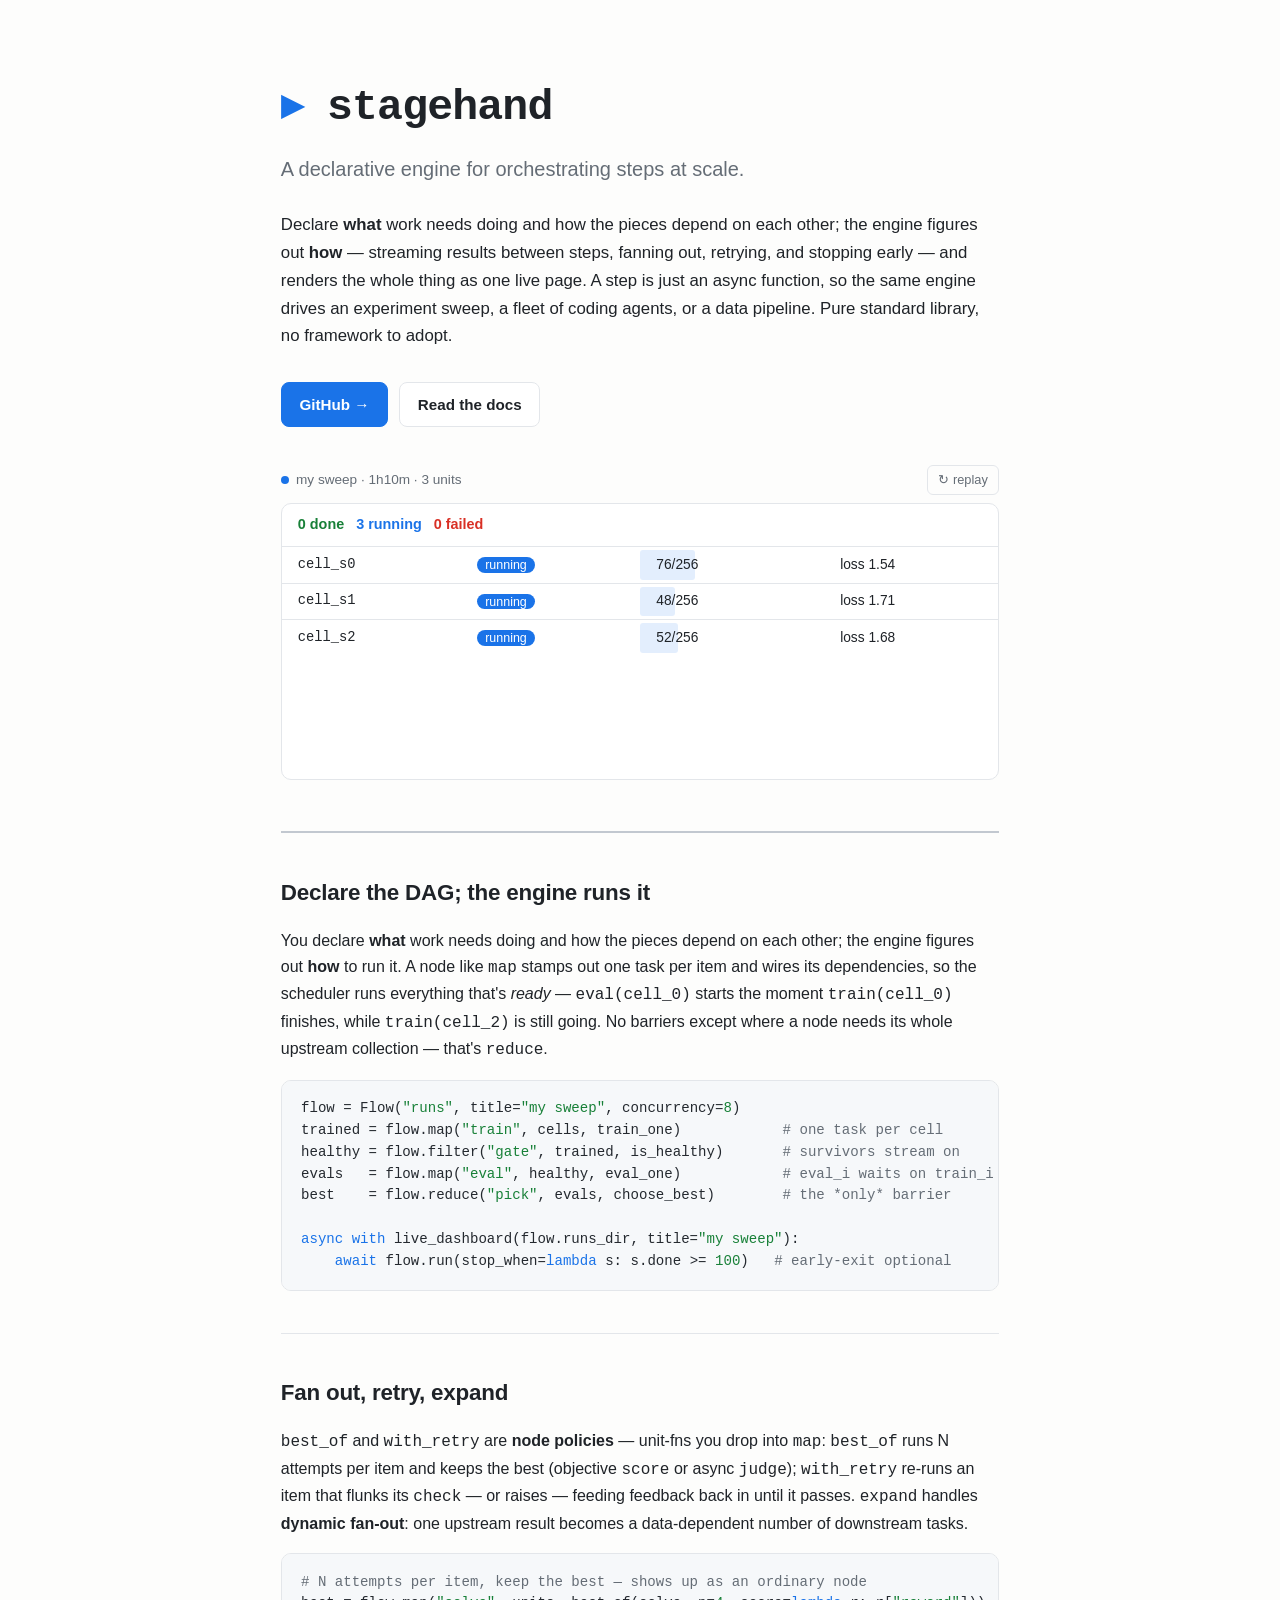
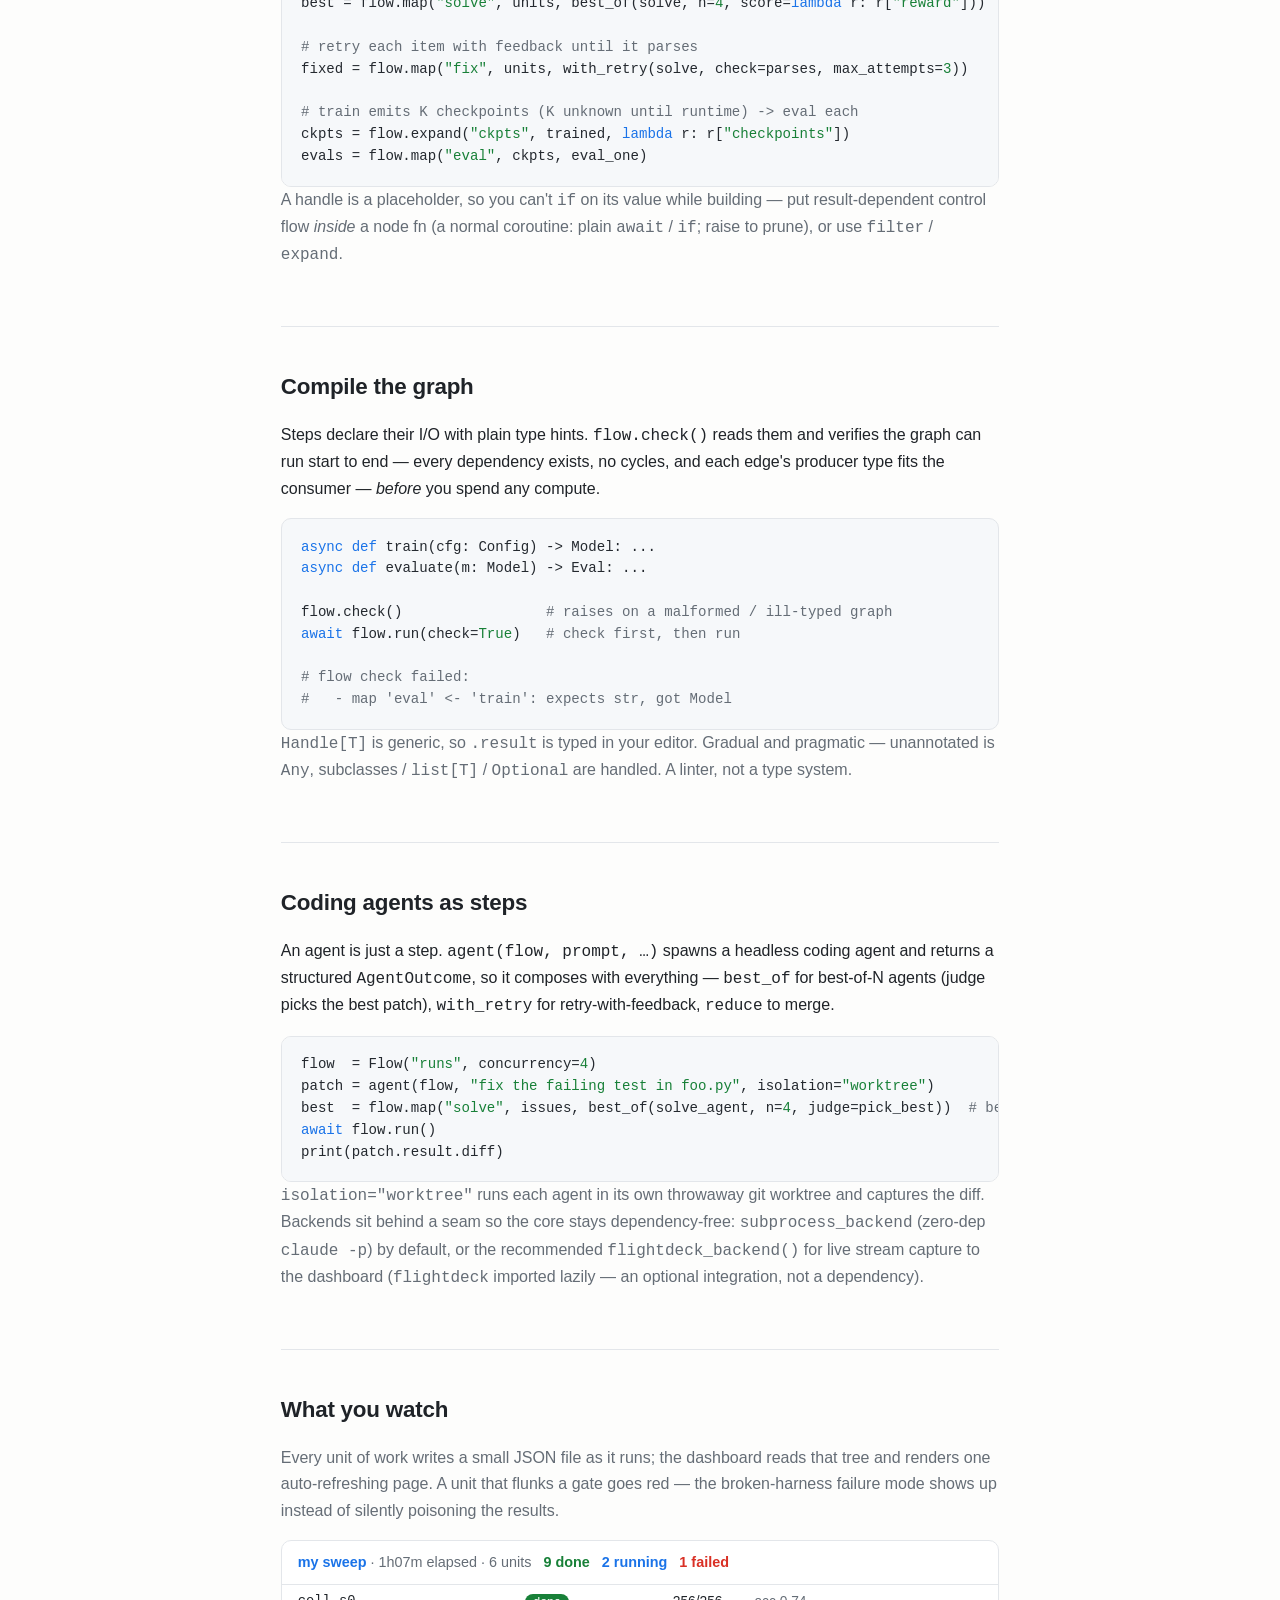
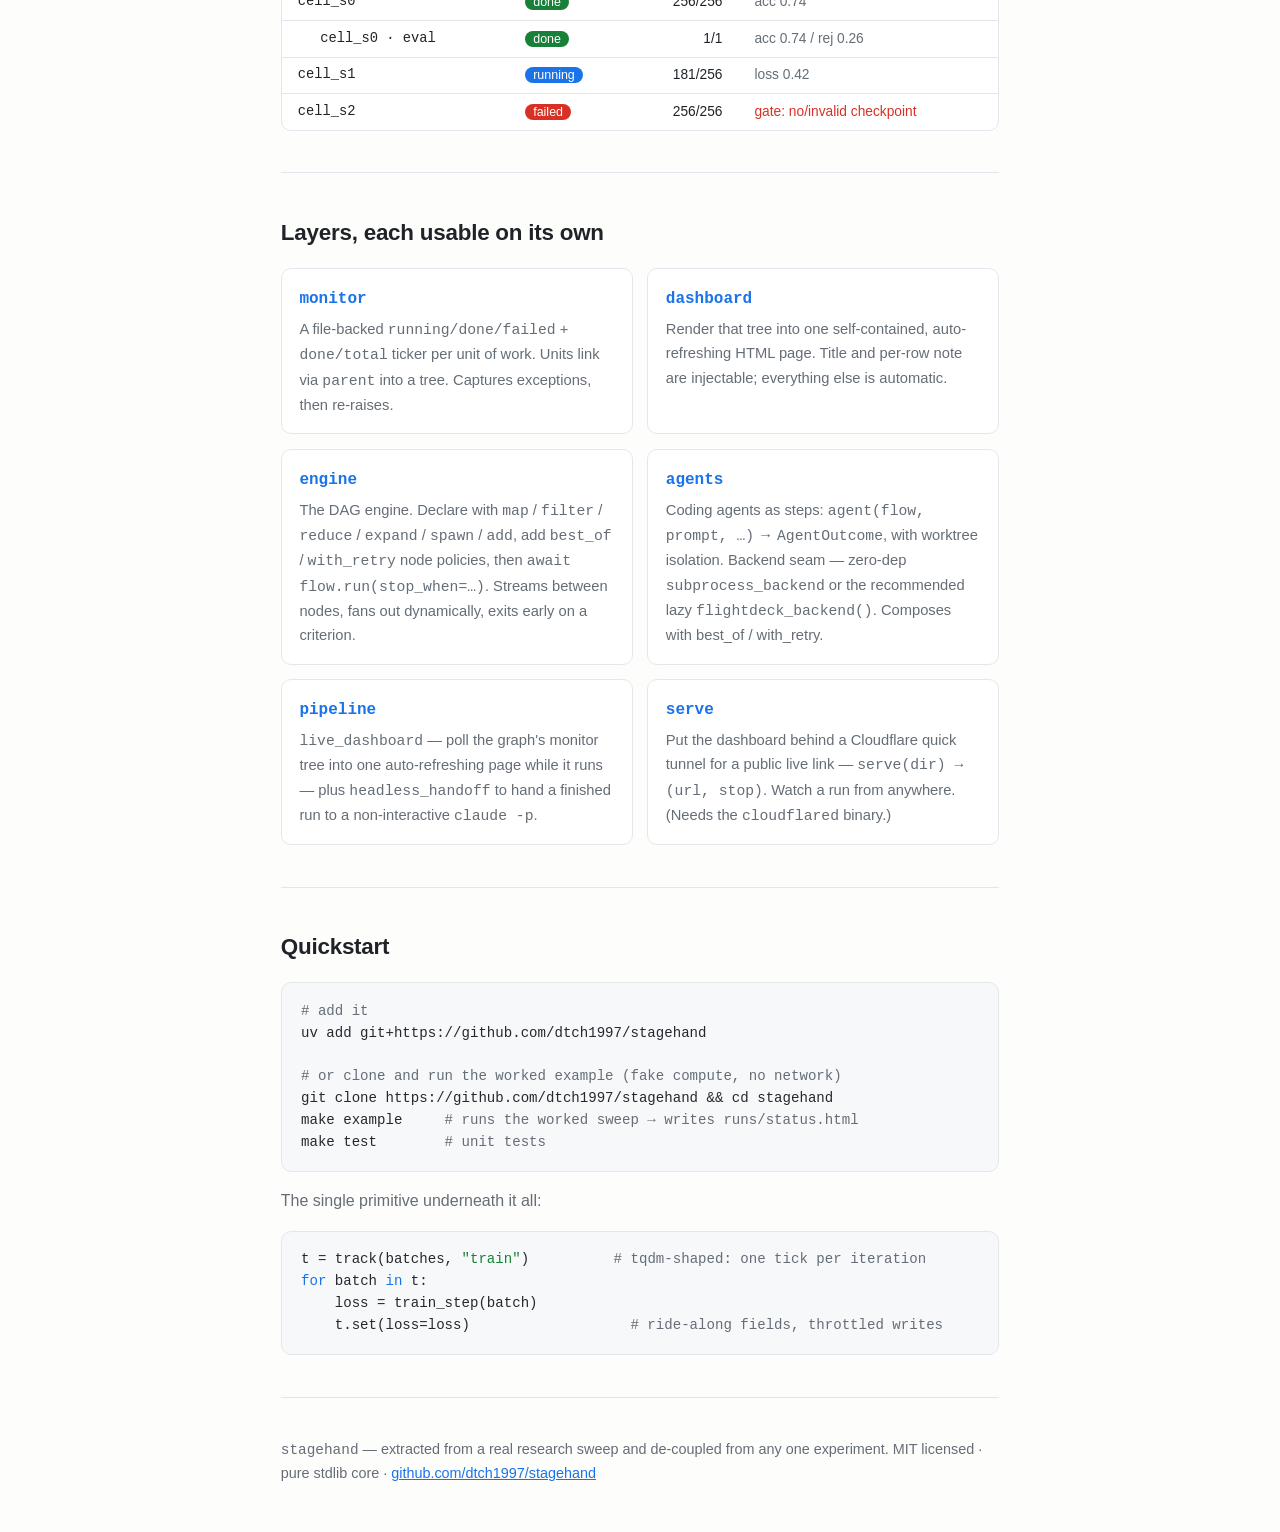
==== commit 8d16bc14: "stagehand: redesign monitor around loops — track(), monitor_env(), auto-nesting The ticker's purpose" ====
--- a/packages/stagehand/docs/index.html
+++ b/packages/stagehand/docs/index.html
@@ -311,10 +311,10 @@
     <p class="muted" style="margin-top:1rem">
       The single primitive underneath it all:
     </p>
-<pre><span class="k">with</span> monitor(<span class="s">"cell_s0"</span>, total=<span class="s">256</span>, path=<span class="s">"runs/cell_s0/train.progress.json"</span>,
-             parent=<span class="s">"sweep"</span>) <span class="k">as</span> m:
-    <span class="k">for</span> batch <span class="k">in</span> batches:
-        m.update(loss=train_step(batch))   <span class="c"># advance the ticker, record fields</span></pre>
+<pre>t = track(batches, <span class="s">"train"</span>)          <span class="c"># tqdm-shaped: one tick per iteration</span>
+<span class="k">for</span> batch <span class="k">in</span> t:
+    loss = train_step(batch)
+    t.set(loss=loss)                   <span class="c"># ride-along fields, throttled writes</span></pre>
   </section>
 
   <footer>
